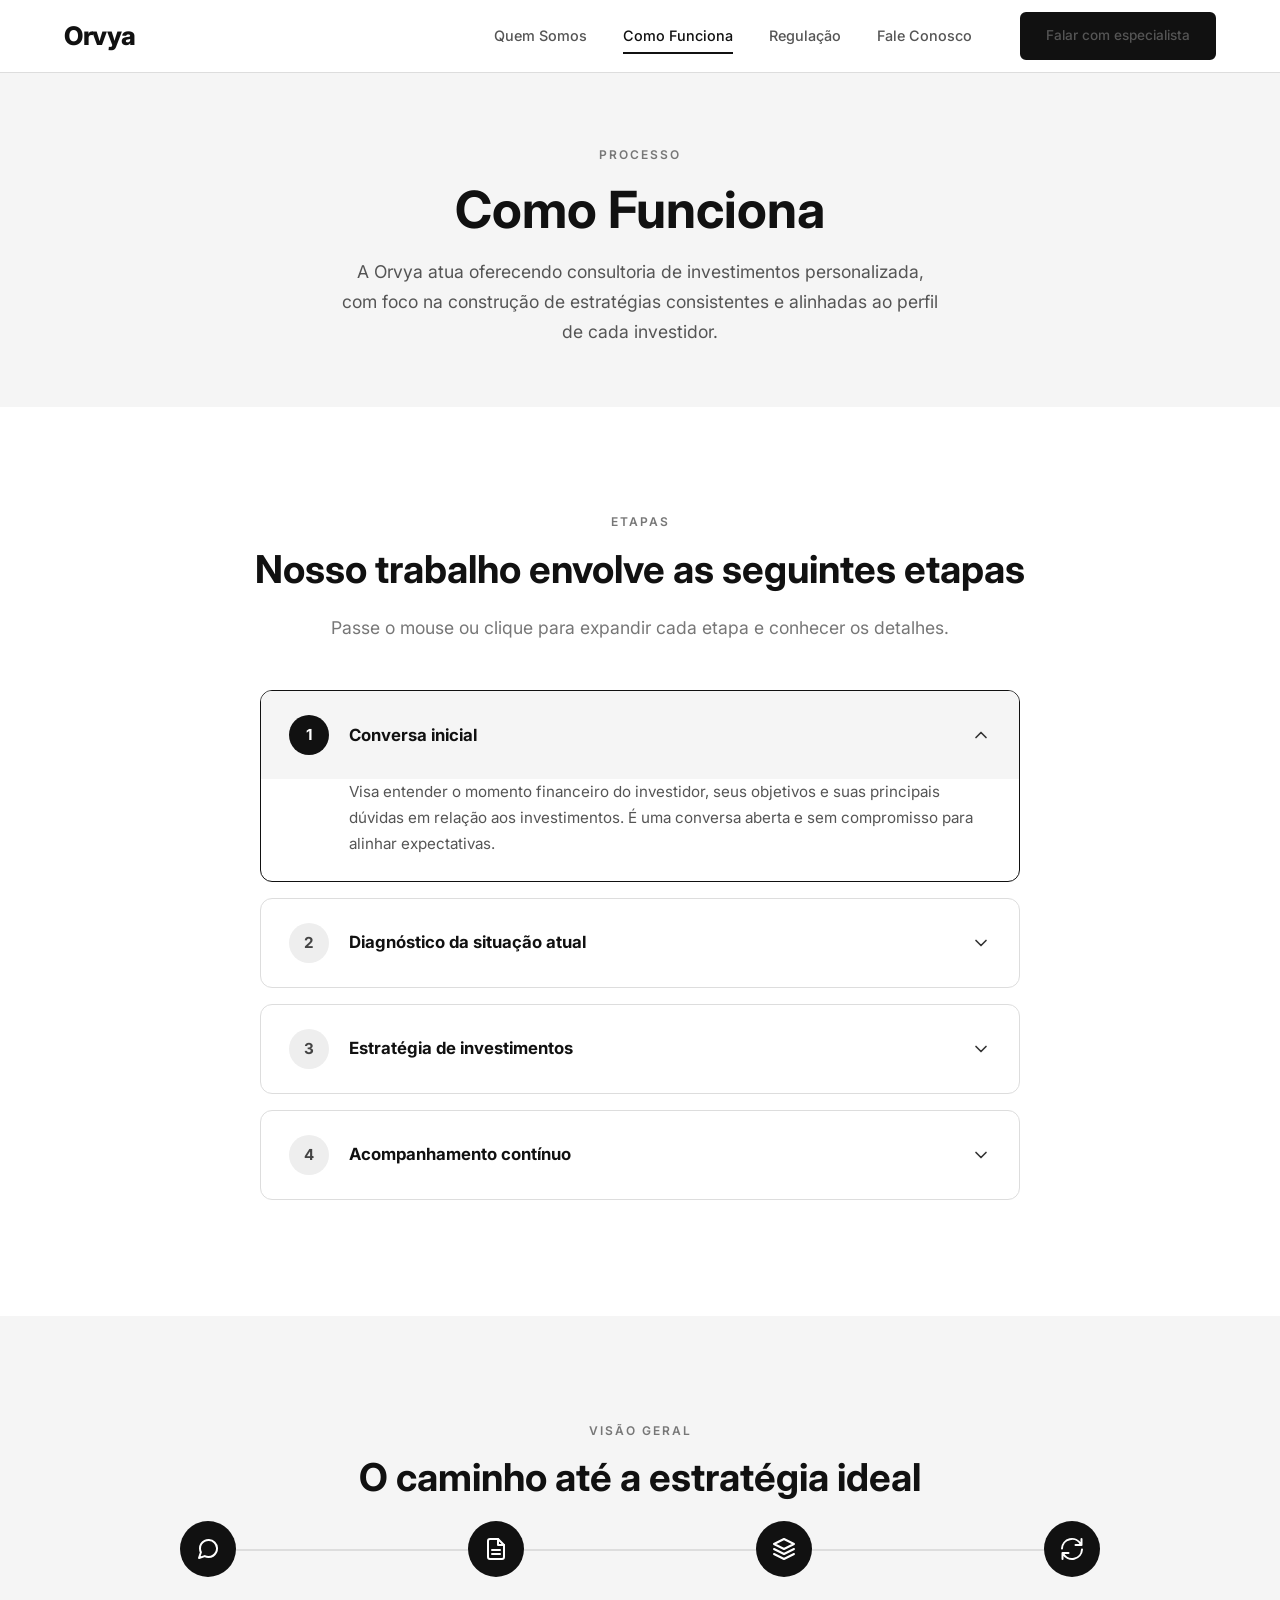
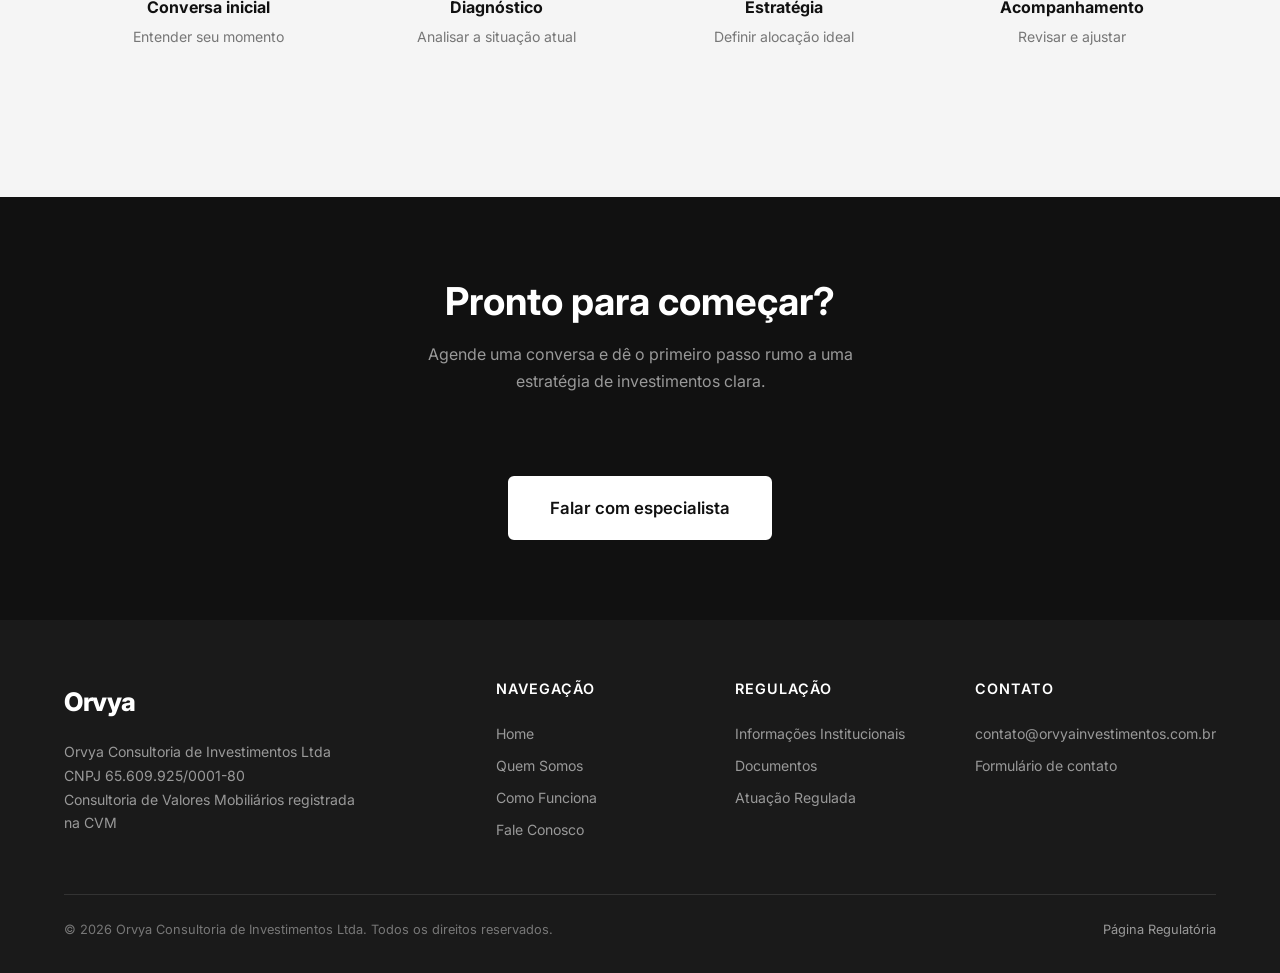
==== como-funciona.html @ 8d918d6d "feat: create Orvya investment consultancy website Complete multi-page website with: - Home: hero, be" ====
<!DOCTYPE html>
<html lang="pt-BR">
<head>
  <meta charset="UTF-8">
  <meta name="viewport" content="width=device-width, initial-scale=1.0">
  <meta name="description" content="Entenda como funciona a consultoria de investimentos da Orvya — do primeiro contato ao acompanhamento contínuo.">
  <title>Como Funciona | Orvya</title>
  <link rel="preconnect" href="https://fonts.googleapis.com">
  <link rel="preconnect" href="https://fonts.gstatic.com" crossorigin>
  <link href="https://fonts.googleapis.com/css2?family=Inter:wght@400;500;600;700;800&display=swap" rel="stylesheet">
  <link rel="stylesheet" href="css/style.css">
</head>
<body>

  <!-- HEADER -->
  <header class="header" id="header">
    <div class="container">
      <a href="index.html" class="logo">Orvya</a>
      <nav class="nav-links" id="navLinks">
        <a href="quem-somos.html">Quem Somos</a>
        <a href="como-funciona.html" class="active">Como Funciona</a>
        <a href="regulacao.html">Regulação</a>
        <a href="fale-conosco.html">Fale Conosco</a>
        <span class="nav-cta">
          <a href="fale-conosco.html" class="btn btn--primary">Falar com especialista</a>
        </span>
      </nav>
      <button class="nav-toggle" id="navToggle" aria-label="Menu">
        <span></span><span></span><span></span>
      </button>
    </div>
  </header>

  <!-- PAGE HEADER -->
  <section class="page-header">
    <div class="container fade-up">
      <span class="section-label">Processo</span>
      <h1>Como Funciona</h1>
      <p>A Orvya atua oferecendo consultoria de investimentos personalizada, com foco na construção de estratégias consistentes e alinhadas ao perfil de cada investidor.</p>
    </div>
  </section>

  <!-- ETAPAS -->
  <section class="section">
    <div class="container">
      <div class="text-center fade-up">
        <span class="section-label">Etapas</span>
        <h2 class="section-title">Nosso trabalho envolve as seguintes etapas</h2>
        <p class="section-subtitle">Passe o mouse ou clique para expandir cada etapa e conhecer os detalhes.</p>
      </div>

      <div class="steps-accordion">
        <div class="step-item active fade-up delay-1">
          <div class="step-header">
            <div class="step-num">1</div>
            <h3>Conversa inicial</h3>
            <svg class="chevron" width="20" height="20" viewBox="0 0 24 24" fill="none" stroke="currentColor" stroke-width="2" stroke-linecap="round" stroke-linejoin="round"><polyline points="6 9 12 15 18 9"/></svg>
          </div>
          <div class="step-body">
            <div class="step-body-inner">
              <p>Visa entender o momento financeiro do investidor, seus objetivos e suas principais dúvidas em relação aos investimentos. É uma conversa aberta e sem compromisso para alinhar expectativas.</p>
            </div>
          </div>
        </div>

        <div class="step-item fade-up delay-2">
          <div class="step-header">
            <div class="step-num">2</div>
            <h3>Diagnóstico da situação atual</h3>
            <svg class="chevron" width="20" height="20" viewBox="0 0 24 24" fill="none" stroke="currentColor" stroke-width="2" stroke-linecap="round" stroke-linejoin="round"><polyline points="6 9 12 15 18 9"/></svg>
          </div>
          <div class="step-body">
            <div class="step-body-inner">
              <p>Realizamos uma análise completa da carteira existente, dos objetivos financeiros e do perfil de risco do investidor. O objetivo é compreender a situação atual do patrimônio e identificar possíveis desalinhamentos.</p>
            </div>
          </div>
        </div>

        <div class="step-item fade-up delay-3">
          <div class="step-header">
            <div class="step-num">3</div>
            <h3>Estratégia de investimentos</h3>
            <svg class="chevron" width="20" height="20" viewBox="0 0 24 24" fill="none" stroke="currentColor" stroke-width="2" stroke-linecap="round" stroke-linejoin="round"><polyline points="6 9 12 15 18 9"/></svg>
          </div>
          <div class="step-body">
            <div class="step-body-inner">
              <p>A partir do diagnóstico, definimos uma estratégia de alocação de ativos adequada ao perfil e aos objetivos do cliente. São apresentadas recomendações personalizadas de investimentos, organizadas dentro de uma estrutura clara de carteira.</p>
            </div>
          </div>
        </div>

        <div class="step-item fade-up delay-4">
          <div class="step-header">
            <div class="step-num">4</div>
            <h3>Acompanhamento contínuo</h3>
            <svg class="chevron" width="20" height="20" viewBox="0 0 24 24" fill="none" stroke="currentColor" stroke-width="2" stroke-linecap="round" stroke-linejoin="round"><polyline points="6 9 12 15 18 9"/></svg>
          </div>
          <div class="step-body">
            <div class="step-body-inner">
              <p>A carteira é revisada periodicamente para avaliar se continua alinhada à estratégia definida. Sempre que necessário, são sugeridos ajustes para manter coerência com os objetivos do investidor e com o contexto econômico.</p>
            </div>
          </div>
        </div>
      </div>
    </div>
  </section>

  <!-- VISUAL PROCESS -->
  <section class="section section--gray">
    <div class="container">
      <div class="text-center fade-up">
        <span class="section-label">Visão geral</span>
        <h2 class="section-title">O caminho até a estratégia ideal</h2>
      </div>
      <div class="process-flow fade-up">
        <div class="process-step">
          <div class="step-number">
            <svg width="24" height="24" viewBox="0 0 24 24" fill="none" stroke="currentColor" stroke-width="2" stroke-linecap="round" stroke-linejoin="round"><path d="M21 11.5a8.38 8.38 0 0 1-.9 3.8 8.5 8.5 0 0 1-7.6 4.7 8.38 8.38 0 0 1-3.8-.9L3 21l1.9-5.7a8.38 8.38 0 0 1-.9-3.8 8.5 8.5 0 0 1 4.7-7.6 8.38 8.38 0 0 1 3.8-.9h.5a8.48 8.48 0 0 1 8 8v.5z"/></svg>
          </div>
          <h3>Conversa inicial</h3>
          <p>Entender seu momento</p>
        </div>
        <div class="process-step">
          <div class="step-number">
            <svg width="24" height="24" viewBox="0 0 24 24" fill="none" stroke="currentColor" stroke-width="2" stroke-linecap="round" stroke-linejoin="round"><path d="M14 2H6a2 2 0 0 0-2 2v16a2 2 0 0 0 2 2h12a2 2 0 0 0 2-2V8z"/><polyline points="14 2 14 8 20 8"/><line x1="16" y1="13" x2="8" y2="13"/><line x1="16" y1="17" x2="8" y2="17"/></svg>
          </div>
          <h3>Diagnóstico</h3>
          <p>Analisar a situação atual</p>
        </div>
        <div class="process-step">
          <div class="step-number">
            <svg width="24" height="24" viewBox="0 0 24 24" fill="none" stroke="currentColor" stroke-width="2" stroke-linecap="round" stroke-linejoin="round"><polygon points="12 2 2 7 12 12 22 7 12 2"/><polyline points="2 17 12 22 22 17"/><polyline points="2 12 12 17 22 12"/></svg>
          </div>
          <h3>Estratégia</h3>
          <p>Definir alocação ideal</p>
        </div>
        <div class="process-step">
          <div class="step-number">
            <svg width="24" height="24" viewBox="0 0 24 24" fill="none" stroke="currentColor" stroke-width="2" stroke-linecap="round" stroke-linejoin="round"><path d="M21.5 2v6h-6M2.5 22v-6h6M2 11.5a10 10 0 0 1 18.8-4.3M22 12.5a10 10 0 0 1-18.8 4.2"/></svg>
          </div>
          <h3>Acompanhamento</h3>
          <p>Revisar e ajustar</p>
        </div>
      </div>
    </div>
  </section>

  <!-- CTA -->
  <section class="cta-section">
    <div class="container">
      <div class="cta-content fade-up">
        <div>
          <h2>Pronto para começar?</h2>
          <p>Agende uma conversa e dê o primeiro passo rumo a uma estratégia de investimentos clara.</p>
        </div>
        <div class="cta-buttons">
          <a href="fale-conosco.html" class="btn btn--white btn--lg">Falar com especialista</a>
        </div>
      </div>
    </div>
  </section>

  <!-- FOOTER -->
  <footer class="footer">
    <div class="container">
      <div class="footer-grid">
        <div class="footer-brand">
          <a href="index.html" class="logo">Orvya</a>
          <p>Orvya Consultoria de Investimentos Ltda<br>CNPJ 65.609.925/0001-80<br>Consultoria de Valores Mobiliários registrada na CVM</p>
        </div>
        <div class="footer-col">
          <h4>Navegação</h4>
          <a href="index.html">Home</a>
          <a href="quem-somos.html">Quem Somos</a>
          <a href="como-funciona.html">Como Funciona</a>
          <a href="fale-conosco.html">Fale Conosco</a>
        </div>
        <div class="footer-col">
          <h4>Regulação</h4>
          <a href="regulacao.html">Informações Institucionais</a>
          <a href="regulacao.html#documentos">Documentos</a>
          <a href="regulacao.html#atuacao">Atuação Regulada</a>
        </div>
        <div class="footer-col">
          <h4>Contato</h4>
          <a href="mailto:contato@orvyainvestimentos.com.br">contato@orvyainvestimentos.com.br</a>
          <a href="fale-conosco.html">Formulário de contato</a>
        </div>
      </div>
      <div class="footer-bottom">
        <p>&copy; 2026 Orvya Consultoria de Investimentos Ltda. Todos os direitos reservados.</p>
        <a href="regulacao.html">Página Regulatória</a>
      </div>
    </div>
  </footer>

  <script src="js/main.js"></script>
</body>
</html>
---- css/style.css ----
/* ========================================
   ORVYA — Global Styles
   Palette: White, Black, Gray
   ======================================== */

/* ---------- Reset & Base ---------- */
*,
*::before,
*::after {
  margin: 0;
  padding: 0;
  box-sizing: border-box;
}

:root {
  --black: #111111;
  --dark: #1a1a1a;
  --gray-900: #222222;
  --gray-800: #333333;
  --gray-700: #444444;
  --gray-600: #555555;
  --gray-500: #777777;
  --gray-400: #999999;
  --gray-300: #bbbbbb;
  --gray-200: #dddddd;
  --gray-100: #eeeeee;
  --gray-50: #f5f5f5;
  --white: #ffffff;
  --accent: #333333;
  --accent-hover: #555555;
  --font-primary: 'Inter', 'Segoe UI', Tahoma, Geneva, Verdana, sans-serif;
  --max-width: 1200px;
  --transition: 0.3s ease;
}

html {
  scroll-behavior: smooth;
  font-size: 16px;
}

body {
  font-family: var(--font-primary);
  color: var(--gray-800);
  background: var(--white);
  line-height: 1.7;
  -webkit-font-smoothing: antialiased;
}

a {
  text-decoration: none;
  color: inherit;
  transition: color var(--transition);
}

ul, ol {
  list-style: none;
}

img {
  max-width: 100%;
  height: auto;
  display: block;
}

/* ---------- Typography ---------- */
h1, h2, h3, h4 {
  font-weight: 700;
  line-height: 1.25;
  color: var(--black);
}

h1 { font-size: clamp(2rem, 4vw, 3.2rem); }
h2 { font-size: clamp(1.6rem, 3vw, 2.4rem); }
h3 { font-size: clamp(1.1rem, 2vw, 1.4rem); }

p {
  font-size: 1rem;
  color: var(--gray-600);
}

/* ---------- Layout Utilities ---------- */
.container {
  max-width: var(--max-width);
  margin: 0 auto;
  padding: 0 24px;
}

.section {
  padding: 100px 0;
}

.section--gray {
  background: var(--gray-50);
}

.section--dark {
  background: var(--dark);
  color: var(--white);
}

.section--dark h2,
.section--dark h3,
.section--dark h4 {
  color: var(--white);
}

.section--dark p {
  color: var(--gray-300);
}

.section-label {
  display: inline-block;
  font-size: 0.75rem;
  font-weight: 600;
  letter-spacing: 2px;
  text-transform: uppercase;
  color: var(--gray-500);
  margin-bottom: 12px;
}

.section--dark .section-label {
  color: var(--gray-400);
}

.section-title {
  margin-bottom: 20px;
}

.section-subtitle {
  font-size: 1.1rem;
  color: var(--gray-500);
  max-width: 680px;
  margin-bottom: 48px;
}

.text-center {
  text-align: center;
}

.text-center .section-subtitle {
  margin-left: auto;
  margin-right: auto;
}

/* ---------- Buttons ---------- */
.btn {
  display: inline-flex;
  align-items: center;
  justify-content: center;
  gap: 8px;
  padding: 14px 32px;
  font-size: 0.95rem;
  font-weight: 600;
  border-radius: 6px;
  border: 2px solid transparent;
  cursor: pointer;
  transition: all var(--transition);
  font-family: var(--font-primary);
}

.btn--primary {
  background: var(--black);
  color: var(--white);
  border-color: var(--black);
}

.btn--primary:hover {
  background: var(--gray-700);
  border-color: var(--gray-700);
}

.btn--outline {
  background: transparent;
  color: var(--black);
  border-color: var(--black);
}

.btn--outline:hover {
  background: var(--black);
  color: var(--white);
}

.btn--white {
  background: var(--white);
  color: var(--black);
  border-color: var(--white);
}

.btn--white:hover {
  background: var(--gray-100);
  border-color: var(--gray-100);
}

.btn--lg {
  padding: 16px 40px;
  font-size: 1.05rem;
}

/* ---------- Header / Navbar ---------- */
.header {
  position: fixed;
  top: 0;
  left: 0;
  right: 0;
  z-index: 1000;
  background: rgba(255, 255, 255, 0.95);
  backdrop-filter: blur(12px);
  border-bottom: 1px solid var(--gray-200);
  transition: all var(--transition);
}

.header.scrolled {
  box-shadow: 0 2px 20px rgba(0, 0, 0, 0.06);
}

.header .container {
  display: flex;
  align-items: center;
  justify-content: space-between;
  height: 72px;
}

.logo {
  font-size: 1.6rem;
  font-weight: 800;
  letter-spacing: -0.5px;
  color: var(--black);
}

.logo span {
  color: var(--gray-500);
}

.nav-links {
  display: flex;
  align-items: center;
  gap: 36px;
}

.nav-links a {
  font-size: 0.9rem;
  font-weight: 500;
  color: var(--gray-600);
  position: relative;
  padding: 4px 0;
}

.nav-links a::after {
  content: '';
  position: absolute;
  bottom: -2px;
  left: 0;
  width: 0;
  height: 2px;
  background: var(--black);
  transition: width var(--transition);
}

.nav-links a:hover,
.nav-links a.active {
  color: var(--black);
}

.nav-links a:hover::after,
.nav-links a.active::after {
  width: 100%;
}

.nav-cta {
  margin-left: 12px;
}

.nav-cta .btn {
  padding: 10px 24px;
  font-size: 0.85rem;
}

/* Mobile Nav Toggle */
.nav-toggle {
  display: none;
  flex-direction: column;
  gap: 5px;
  background: none;
  border: none;
  cursor: pointer;
  padding: 4px;
}

.nav-toggle span {
  display: block;
  width: 24px;
  height: 2px;
  background: var(--black);
  transition: all var(--transition);
}

/* ---------- Hero ---------- */
.hero {
  padding: 160px 0 120px;
  min-height: 90vh;
  display: flex;
  align-items: center;
  background: linear-gradient(180deg, var(--white) 0%, var(--gray-50) 100%);
  position: relative;
  overflow: hidden;
}

.hero::before {
  content: '';
  position: absolute;
  top: -200px;
  right: -200px;
  width: 600px;
  height: 600px;
  border-radius: 50%;
  background: radial-gradient(circle, var(--gray-100) 0%, transparent 70%);
  pointer-events: none;
}

.hero .container {
  display: flex;
  align-items: center;
  gap: 60px;
}

.hero-content {
  flex: 1;
  max-width: 600px;
}

.hero-badge {
  display: inline-block;
  padding: 6px 16px;
  background: var(--gray-100);
  border-radius: 50px;
  font-size: 0.8rem;
  font-weight: 600;
  color: var(--gray-600);
  margin-bottom: 24px;
  letter-spacing: 0.5px;
}

.hero h1 {
  margin-bottom: 24px;
}

.hero p {
  font-size: 1.15rem;
  line-height: 1.8;
  margin-bottom: 36px;
  color: var(--gray-500);
}

.hero-buttons {
  display: flex;
  gap: 16px;
  flex-wrap: wrap;
}

.hero-visual {
  flex: 1;
  display: flex;
  justify-content: center;
  align-items: center;
}

.hero-illustration {
  width: 100%;
  max-width: 480px;
  aspect-ratio: 1;
  background: var(--gray-100);
  border-radius: 24px;
  display: flex;
  align-items: center;
  justify-content: center;
  position: relative;
  overflow: hidden;
}

.hero-illustration img {
  width: 85%;
  opacity: 0.9;
}

/* ---------- Benefits / Cards ---------- */
.benefits-grid {
  display: grid;
  grid-template-columns: repeat(auto-fit, minmax(320px, 1fr));
  gap: 24px;
}

.benefit-card {
  background: var(--white);
  border: 1px solid var(--gray-200);
  border-radius: 12px;
  padding: 36px 32px;
  transition: all var(--transition);
  position: relative;
  overflow: hidden;
}

.benefit-card::before {
  content: '';
  position: absolute;
  top: 0;
  left: 0;
  width: 4px;
  height: 0;
  background: var(--black);
  transition: height var(--transition);
}

.benefit-card:hover {
  border-color: var(--gray-300);
  transform: translateY(-4px);
  box-shadow: 0 12px 40px rgba(0, 0, 0, 0.06);
}

.benefit-card:hover::before {
  height: 100%;
}

.benefit-card .icon {
  width: 48px;
  height: 48px;
  background: var(--gray-50);
  border-radius: 10px;
  display: flex;
  align-items: center;
  justify-content: center;
  margin-bottom: 20px;
}

.benefit-card .icon svg {
  width: 24px;
  height: 24px;
  stroke: var(--black);
}

.benefit-card h3 {
  margin-bottom: 12px;
  font-size: 1.1rem;
}

.benefit-card p {
  font-size: 0.92rem;
  line-height: 1.65;
}

.section--gray .benefit-card {
  background: var(--white);
}

/* ---------- Process / Steps ---------- */
.process-flow {
  display: flex;
  align-items: flex-start;
  gap: 0;
  position: relative;
  margin-bottom: 48px;
}

.process-step {
  flex: 1;
  text-align: center;
  padding: 0 20px;
  position: relative;
}

.process-step .step-number {
  width: 56px;
  height: 56px;
  border-radius: 50%;
  background: var(--black);
  color: var(--white);
  display: flex;
  align-items: center;
  justify-content: center;
  font-size: 1.1rem;
  font-weight: 700;
  margin: 0 auto 20px;
  position: relative;
  z-index: 2;
}

.process-step h3 {
  font-size: 1rem;
  margin-bottom: 8px;
}

.process-step p {
  font-size: 0.88rem;
  color: var(--gray-500);
}

.process-step:not(:last-child)::after {
  content: '';
  position: absolute;
  top: 28px;
  left: calc(50% + 28px);
  width: calc(100% - 56px);
  height: 2px;
  background: var(--gray-200);
  z-index: 1;
}

/* ---------- Audience ---------- */
.audience-grid {
  display: grid;
  grid-template-columns: 1fr 1fr;
  gap: 60px;
  align-items: center;
}

.audience-list {
  display: flex;
  flex-direction: column;
  gap: 20px;
}

.audience-item {
  display: flex;
  gap: 16px;
  align-items: flex-start;
}

.audience-item .check {
  flex-shrink: 0;
  width: 28px;
  height: 28px;
  background: var(--gray-100);
  border-radius: 50%;
  display: flex;
  align-items: center;
  justify-content: center;
  margin-top: 2px;
}

.audience-item .check svg {
  width: 14px;
  height: 14px;
  stroke: var(--black);
  stroke-width: 3;
}

.audience-item p {
  font-size: 1rem;
  color: var(--gray-700);
}

.audience-image {
  border-radius: 16px;
  overflow: hidden;
  background: var(--gray-100);
  aspect-ratio: 4/3;
  display: flex;
  align-items: center;
  justify-content: center;
}

.audience-image img {
  width: 100%;
  height: 100%;
  object-fit: cover;
}

.audience-note {
  margin-top: 32px;
  padding: 24px;
  background: var(--gray-50);
  border-radius: 10px;
  border-left: 4px solid var(--black);
}

.audience-note p {
  font-size: 0.95rem;
  color: var(--gray-700);
  font-style: italic;
}

/* ---------- Transparency / Numbers ---------- */
.transparency-grid {
  display: grid;
  grid-template-columns: repeat(4, 1fr);
  gap: 24px;
}

.transparency-card {
  background: var(--gray-900);
  border: 1px solid var(--gray-700);
  border-radius: 12px;
  padding: 36px 28px;
  text-align: center;
  transition: all var(--transition);
}

.transparency-card:hover {
  border-color: var(--gray-500);
  transform: translateY(-4px);
}

.transparency-card .number {
  font-size: 2.4rem;
  font-weight: 800;
  color: var(--white);
  margin-bottom: 16px;
  line-height: 1;
}

.transparency-card h3 {
  font-size: 1rem;
  color: var(--white);
  margin-bottom: 10px;
}

.transparency-card p {
  font-size: 0.85rem;
  color: var(--gray-400);
  line-height: 1.6;
}

/* ---------- CTA Section ---------- */
.cta-section {
  padding: 80px 0;
  background: var(--black);
  text-align: center;
}

.cta-section h2 {
  color: var(--white);
  margin-bottom: 16px;
}

.cta-section p {
  color: var(--gray-400);
  margin-bottom: 40px;
  max-width: 500px;
  margin-left: auto;
  margin-right: auto;
}

.cta-content {
  display: flex;
  flex-direction: column;
  align-items: center;
  gap: 40px;
}

.cta-buttons {
  display: flex;
  gap: 16px;
  flex-wrap: wrap;
  justify-content: center;
}

/* ---------- Form ---------- */
.form-card {
  background: var(--white);
  border-radius: 16px;
  padding: 40px;
  width: 100%;
  max-width: 480px;
  text-align: left;
}

.form-card h3 {
  margin-bottom: 24px;
  font-size: 1.2rem;
}

.form-group {
  margin-bottom: 18px;
}

.form-group label {
  display: block;
  font-size: 0.85rem;
  font-weight: 600;
  color: var(--gray-700);
  margin-bottom: 6px;
}

.form-group input,
.form-group textarea {
  width: 100%;
  padding: 12px 16px;
  border: 1px solid var(--gray-200);
  border-radius: 8px;
  font-size: 0.95rem;
  font-family: var(--font-primary);
  color: var(--gray-800);
  transition: border-color var(--transition);
  background: var(--gray-50);
}

.form-group input:focus,
.form-group textarea:focus {
  outline: none;
  border-color: var(--black);
  background: var(--white);
}

.form-group textarea {
  resize: vertical;
  min-height: 100px;
}

.form-card .btn {
  width: 100%;
  margin-top: 8px;
}

/* ---------- Footer ---------- */
.footer {
  background: var(--dark);
  color: var(--gray-400);
  padding: 60px 0 32px;
}

.footer-grid {
  display: grid;
  grid-template-columns: 2fr 1fr 1fr 1fr;
  gap: 48px;
  margin-bottom: 48px;
}

.footer-brand .logo {
  color: var(--white);
  margin-bottom: 16px;
  display: inline-block;
}

.footer-brand p {
  font-size: 0.88rem;
  color: var(--gray-400);
  line-height: 1.7;
  max-width: 300px;
}

.footer-col h4 {
  color: var(--white);
  font-size: 0.9rem;
  font-weight: 600;
  margin-bottom: 20px;
  text-transform: uppercase;
  letter-spacing: 1px;
}

.footer-col a {
  display: block;
  font-size: 0.88rem;
  color: var(--gray-400);
  padding: 4px 0;
  transition: color var(--transition);
}

.footer-col a:hover {
  color: var(--white);
}

.footer-bottom {
  border-top: 1px solid var(--gray-800);
  padding-top: 24px;
  display: flex;
  justify-content: space-between;
  align-items: center;
  flex-wrap: wrap;
  gap: 16px;
}

.footer-bottom p {
  font-size: 0.8rem;
  color: var(--gray-500);
}

.footer-bottom a {
  color: var(--gray-400);
  font-size: 0.8rem;
}

.footer-bottom a:hover {
  color: var(--white);
}

/* ---------- Page Header (internal pages) ---------- */
.page-header {
  padding: 140px 0 60px;
  background: var(--gray-50);
  text-align: center;
}

.page-header h1 {
  margin-bottom: 16px;
}

.page-header p {
  font-size: 1.1rem;
  max-width: 600px;
  margin: 0 auto;
}

/* ---------- About / Values ---------- */
.values-grid {
  display: grid;
  grid-template-columns: repeat(4, 1fr);
  gap: 24px;
}

.value-card {
  text-align: center;
  padding: 36px 24px;
  background: var(--white);
  border: 1px solid var(--gray-200);
  border-radius: 12px;
  transition: all var(--transition);
}

.value-card:hover {
  transform: translateY(-4px);
  box-shadow: 0 12px 40px rgba(0, 0, 0, 0.06);
}

.value-letter {
  width: 56px;
  height: 56px;
  background: var(--black);
  color: var(--white);
  border-radius: 12px;
  display: flex;
  align-items: center;
  justify-content: center;
  font-size: 1.5rem;
  font-weight: 800;
  margin: 0 auto 20px;
}

.value-card h3 {
  margin-bottom: 10px;
  font-size: 1.05rem;
}

.value-card p {
  font-size: 0.88rem;
}

/* ---------- Principles ---------- */
.principles-grid {
  display: grid;
  grid-template-columns: repeat(auto-fit, minmax(300px, 1fr));
  gap: 24px;
}

.principle-card {
  padding: 36px 32px;
  background: var(--gray-50);
  border-radius: 12px;
  border-left: 4px solid var(--black);
  transition: all var(--transition);
}

.principle-card:hover {
  background: var(--white);
  box-shadow: 0 8px 30px rgba(0, 0, 0, 0.05);
}

.principle-card h3 {
  margin-bottom: 12px;
  font-size: 1.05rem;
}

.principle-card p {
  font-size: 0.92rem;
}

/* ---------- Team ---------- */
.team-grid {
  display: grid;
  grid-template-columns: repeat(auto-fit, minmax(260px, 1fr));
  gap: 36px;
  max-width: 600px;
  margin: 0 auto;
}

.team-card {
  text-align: center;
}

.team-avatar {
  width: 160px;
  height: 160px;
  border-radius: 50%;
  background: var(--gray-200);
  margin: 0 auto 20px;
  overflow: hidden;
  display: flex;
  align-items: center;
  justify-content: center;
}

.team-avatar img {
  width: 100%;
  height: 100%;
  object-fit: cover;
}

.team-avatar svg {
  width: 64px;
  height: 64px;
  stroke: var(--gray-400);
}

.team-card h3 {
  font-size: 1.1rem;
  margin-bottom: 4px;
}

.team-card p {
  font-size: 0.88rem;
  color: var(--gray-500);
}

/* ---------- How it Works / Accordion ---------- */
.steps-accordion {
  max-width: 760px;
  margin: 0 auto;
}

.step-item {
  border: 1px solid var(--gray-200);
  border-radius: 12px;
  margin-bottom: 16px;
  overflow: hidden;
  transition: all var(--transition);
}

.step-item.active {
  border-color: var(--black);
}

.step-header {
  display: flex;
  align-items: center;
  gap: 20px;
  padding: 24px 28px;
  cursor: pointer;
  transition: background var(--transition);
}

.step-header:hover {
  background: var(--gray-50);
}

.step-item.active .step-header {
  background: var(--gray-50);
}

.step-header .step-num {
  flex-shrink: 0;
  width: 40px;
  height: 40px;
  background: var(--gray-100);
  border-radius: 50%;
  display: flex;
  align-items: center;
  justify-content: center;
  font-weight: 700;
  font-size: 0.95rem;
  color: var(--gray-700);
  transition: all var(--transition);
}

.step-item.active .step-num {
  background: var(--black);
  color: var(--white);
}

.step-header h3 {
  flex: 1;
  font-size: 1.05rem;
}

.step-header .chevron {
  transition: transform var(--transition);
}

.step-item.active .step-header .chevron {
  transform: rotate(180deg);
}

.step-body {
  max-height: 0;
  overflow: hidden;
  transition: max-height 0.4s ease;
}

.step-body-inner {
  padding: 0 28px 24px;
  padding-left: 88px;
}

.step-body p {
  font-size: 0.95rem;
  line-height: 1.7;
}

/* ---------- Regulation ---------- */
.regulation-info {
  display: grid;
  grid-template-columns: 1fr 1fr;
  gap: 48px;
  margin-bottom: 60px;
}

.regulation-block {
  padding: 36px;
  background: var(--gray-50);
  border-radius: 12px;
}

.regulation-block h3 {
  margin-bottom: 16px;
}

.regulation-block p {
  font-size: 0.95rem;
  margin-bottom: 8px;
}

.regulation-block a {
  color: var(--black);
  font-weight: 600;
  text-decoration: underline;
}

.regulation-block a:hover {
  color: var(--gray-600);
}

.docs-list {
  margin-top: 20px;
}

.docs-list a {
  display: flex;
  align-items: center;
  gap: 12px;
  padding: 14px 20px;
  background: var(--white);
  border: 1px solid var(--gray-200);
  border-radius: 8px;
  margin-bottom: 10px;
  font-size: 0.95rem;
  font-weight: 500;
  transition: all var(--transition);
}

.docs-list a:hover {
  border-color: var(--black);
  background: var(--gray-50);
}

.docs-list a svg {
  width: 20px;
  height: 20px;
  stroke: var(--gray-500);
}

.not-list {
  margin-top: 16px;
}

.not-list li {
  display: flex;
  align-items: center;
  gap: 10px;
  padding: 8px 0;
  font-size: 0.95rem;
  color: var(--gray-600);
}

.not-list li svg {
  width: 18px;
  height: 18px;
  stroke: var(--gray-400);
  flex-shrink: 0;
}

/* ---------- Contact ---------- */
.contact-grid {
  display: grid;
  grid-template-columns: 1fr 1fr;
  gap: 60px;
  align-items: start;
}

.contact-info {
  padding-top: 20px;
}

.contact-info h2 {
  margin-bottom: 20px;
}

.contact-info > p {
  margin-bottom: 36px;
}

.contact-channels {
  display: flex;
  flex-direction: column;
  gap: 20px;
  margin-bottom: 36px;
}

.contact-channel {
  display: flex;
  align-items: center;
  gap: 16px;
}

.contact-channel .icon-circle {
  width: 48px;
  height: 48px;
  border-radius: 50%;
  background: var(--gray-100);
  display: flex;
  align-items: center;
  justify-content: center;
  flex-shrink: 0;
}

.contact-channel .icon-circle svg {
  width: 22px;
  height: 22px;
  stroke: var(--black);
}

.contact-channel div h4 {
  font-size: 0.9rem;
  margin-bottom: 2px;
}

.contact-channel div p {
  font-size: 0.88rem;
}

/* Lead Magnet */
.lead-magnet {
  padding: 36px;
  background: var(--gray-50);
  border-radius: 12px;
  border: 1px solid var(--gray-200);
  margin-top: 40px;
}

.lead-magnet h3 {
  margin-bottom: 8px;
}

.lead-magnet > p {
  margin-bottom: 20px;
  font-size: 0.92rem;
}

.lead-magnet .form-group {
  margin-bottom: 12px;
}

/* ---------- Animations ---------- */
.fade-up {
  opacity: 0;
  transform: translateY(30px);
  transition: opacity 0.6s ease, transform 0.6s ease;
}

.fade-up.visible {
  opacity: 1;
  transform: translateY(0);
}

.fade-up.delay-1 { transition-delay: 0.1s; }
.fade-up.delay-2 { transition-delay: 0.2s; }
.fade-up.delay-3 { transition-delay: 0.3s; }
.fade-up.delay-4 { transition-delay: 0.4s; }
.fade-up.delay-5 { transition-delay: 0.5s; }

/* ---------- Responsive ---------- */
@media (max-width: 1024px) {
  .hero .container {
    flex-direction: column;
    text-align: center;
  }

  .hero-buttons {
    justify-content: center;
  }

  .hero-visual {
    width: 100%;
    max-width: 400px;
  }

  .transparency-grid {
    grid-template-columns: repeat(2, 1fr);
  }

  .values-grid {
    grid-template-columns: repeat(2, 1fr);
  }

  .footer-grid {
    grid-template-columns: 1fr 1fr;
  }

  .audience-grid {
    grid-template-columns: 1fr;
  }

  .audience-image {
    order: -1;
    max-height: 300px;
  }

  .regulation-info {
    grid-template-columns: 1fr;
  }

  .contact-grid {
    grid-template-columns: 1fr;
  }
}

@media (max-width: 768px) {
  .nav-links {
    position: fixed;
    top: 72px;
    left: 0;
    right: 0;
    background: var(--white);
    flex-direction: column;
    padding: 24px;
    gap: 16px;
    border-bottom: 1px solid var(--gray-200);
    transform: translateY(-120%);
    transition: transform var(--transition);
    box-shadow: 0 8px 30px rgba(0, 0, 0, 0.08);
  }

  .nav-links.open {
    transform: translateY(0);
  }

  .nav-toggle {
    display: flex;
  }

  .hero {
    padding: 120px 0 80px;
    min-height: auto;
  }

  .section {
    padding: 70px 0;
  }

  .process-flow {
    flex-direction: column;
    gap: 24px;
  }

  .process-step:not(:last-child)::after {
    display: none;
  }

  .transparency-grid {
    grid-template-columns: 1fr;
  }

  .values-grid {
    grid-template-columns: 1fr;
  }

  .footer-grid {
    grid-template-columns: 1fr;
    gap: 32px;
  }

  .footer-bottom {
    flex-direction: column;
    text-align: center;
  }

  .benefits-grid {
    grid-template-columns: 1fr;
  }

  .form-card {
    padding: 28px;
  }
}
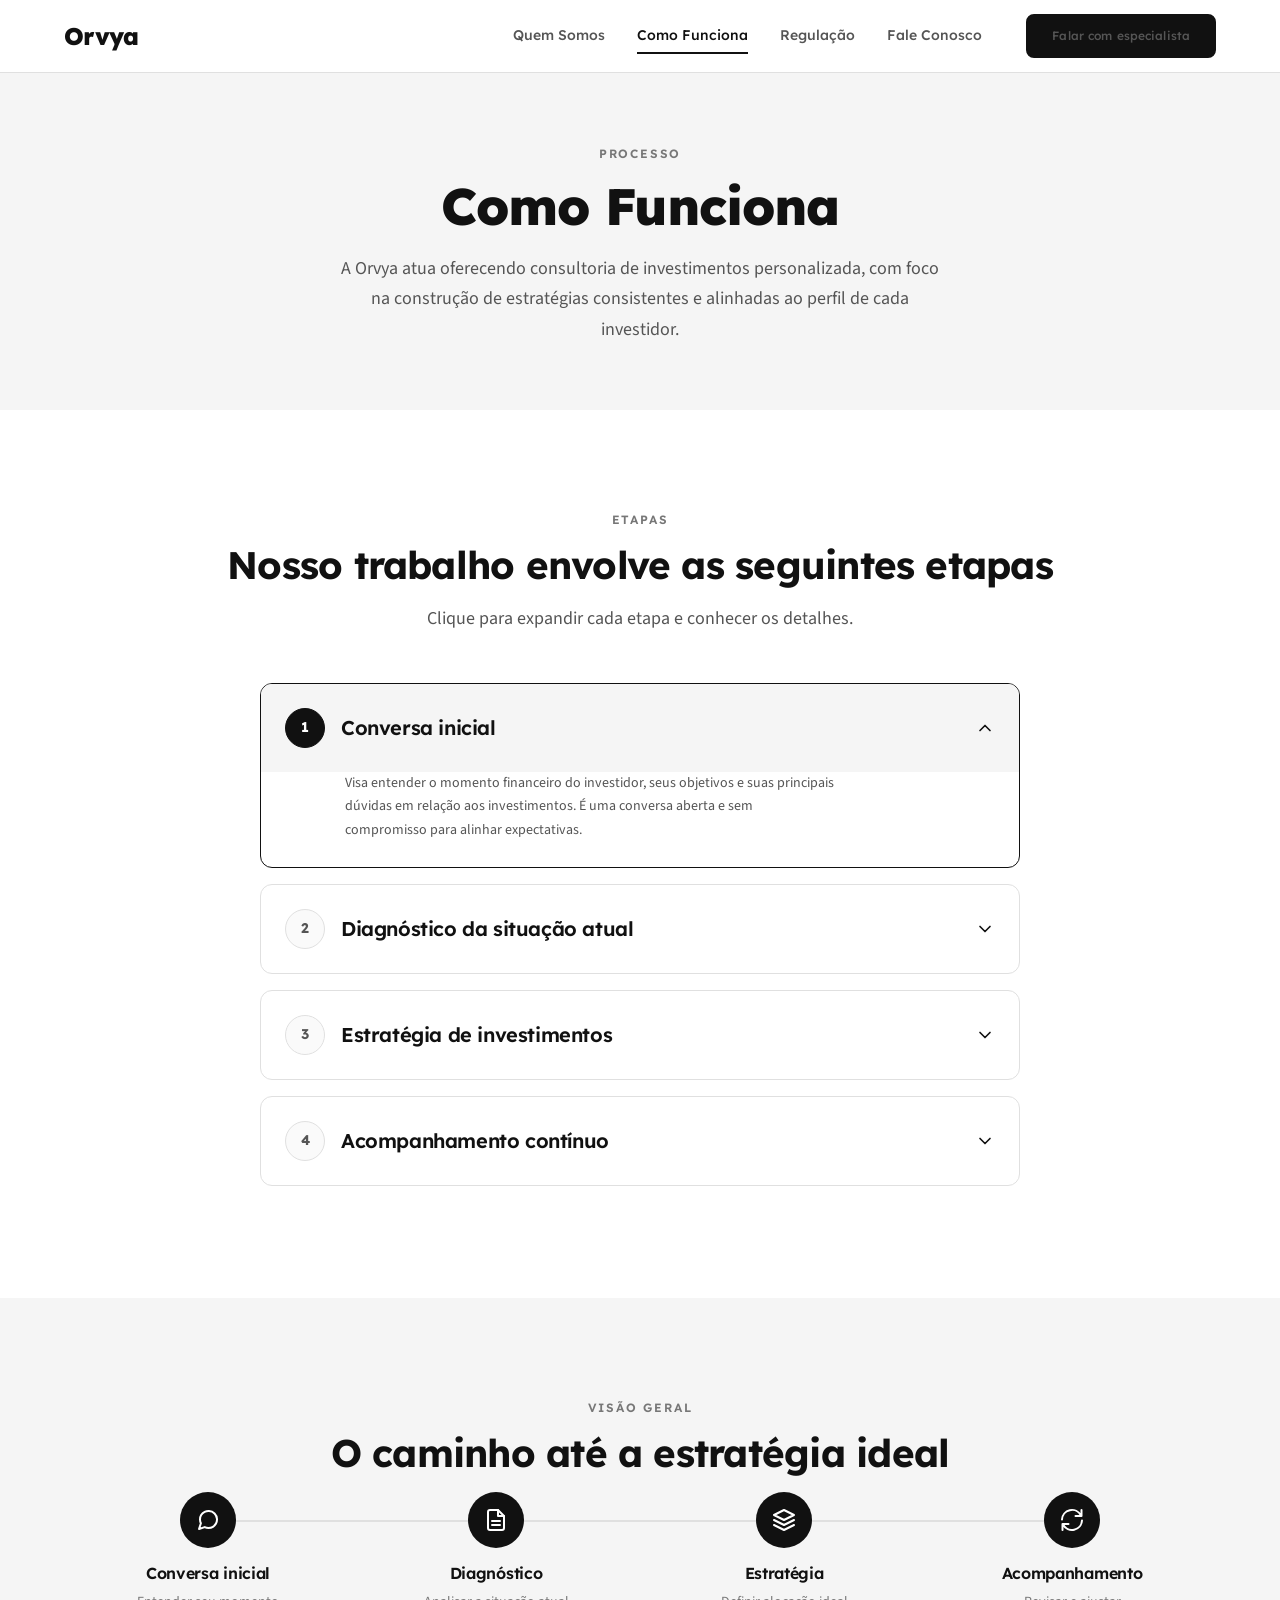
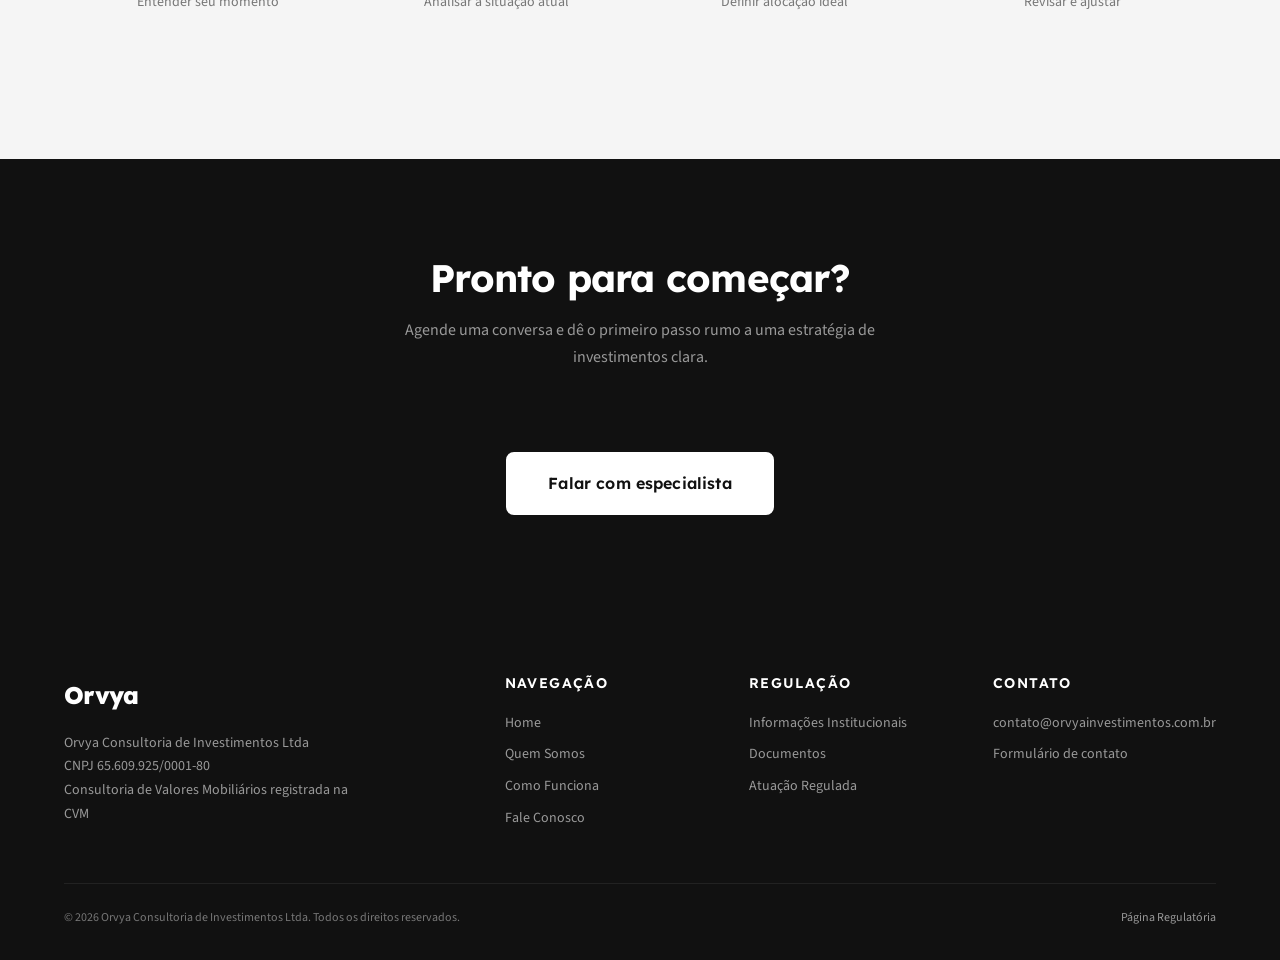
==== commit 82db814f: "refactor: apply UI/UX Pro Max skill guidelines to entire website Design System applied (Trust & Auth" ====
--- a/como-funciona.html
+++ b/como-funciona.html
@@ -7,165 +7,171 @@
   <title>Como Funciona | Orvya</title>
   <link rel="preconnect" href="https://fonts.googleapis.com">
   <link rel="preconnect" href="https://fonts.gstatic.com" crossorigin>
-  <link href="https://fonts.googleapis.com/css2?family=Inter:wght@400;500;600;700;800&display=swap" rel="stylesheet">
+  <link href="https://fonts.googleapis.com/css2?family=Lexend:wght@400;500;600;700;800&family=Source+Sans+3:wght@300;400;500;600;700&display=swap" rel="stylesheet">
   <link rel="stylesheet" href="css/style.css">
 </head>
 <body>
 
+  <a href="#main-content" class="skip-link">Pular para o conteúdo principal</a>
+
   <!-- HEADER -->
-  <header class="header" id="header">
+  <header class="header" id="header" role="banner">
     <div class="container">
-      <a href="index.html" class="logo">Orvya</a>
-      <nav class="nav-links" id="navLinks">
+      <a href="index.html" class="logo" aria-label="Orvya — página inicial">Orvya</a>
+      <nav class="nav-links" id="navLinks" role="navigation" aria-label="Navegação principal">
         <a href="quem-somos.html">Quem Somos</a>
-        <a href="como-funciona.html" class="active">Como Funciona</a>
+        <a href="como-funciona.html" class="active" aria-current="page">Como Funciona</a>
         <a href="regulacao.html">Regulação</a>
         <a href="fale-conosco.html">Fale Conosco</a>
         <span class="nav-cta">
           <a href="fale-conosco.html" class="btn btn--primary">Falar com especialista</a>
         </span>
       </nav>
-      <button class="nav-toggle" id="navToggle" aria-label="Menu">
+      <button class="nav-toggle" id="navToggle" aria-label="Abrir menu de navegação" aria-expanded="false" aria-controls="navLinks">
         <span></span><span></span><span></span>
       </button>
     </div>
   </header>
 
-  <!-- PAGE HEADER -->
-  <section class="page-header">
-    <div class="container fade-up">
-      <span class="section-label">Processo</span>
-      <h1>Como Funciona</h1>
-      <p>A Orvya atua oferecendo consultoria de investimentos personalizada, com foco na construção de estratégias consistentes e alinhadas ao perfil de cada investidor.</p>
-    </div>
-  </section>
-
-  <!-- ETAPAS -->
-  <section class="section">
-    <div class="container">
-      <div class="text-center fade-up">
-        <span class="section-label">Etapas</span>
-        <h2 class="section-title">Nosso trabalho envolve as seguintes etapas</h2>
-        <p class="section-subtitle">Passe o mouse ou clique para expandir cada etapa e conhecer os detalhes.</p>
-      </div>
-
-      <div class="steps-accordion">
-        <div class="step-item active fade-up delay-1">
-          <div class="step-header">
-            <div class="step-num">1</div>
+  <main id="main-content">
+
+    <!-- PAGE HEADER -->
+    <section class="page-header" aria-labelledby="page-title">
+      <div class="container fade-up">
+        <span class="section-label">Processo</span>
+        <h1 id="page-title">Como Funciona</h1>
+        <p>A Orvya atua oferecendo consultoria de investimentos personalizada, com foco na construção de estratégias consistentes e alinhadas ao perfil de cada investidor.</p>
+      </div>
+    </section>
+
+    <!-- ETAPAS -->
+    <section class="section" aria-labelledby="steps-title">
+      <div class="container">
+        <div class="text-center fade-up">
+          <span class="section-label">Etapas</span>
+          <h2 class="section-title" id="steps-title">Nosso trabalho envolve as seguintes etapas</h2>
+          <p class="section-subtitle">Clique para expandir cada etapa e conhecer os detalhes.</p>
+        </div>
+
+        <div class="steps-accordion" role="list">
+          <div class="step-item active fade-up delay-1" role="listitem">
+            <div class="step-header" role="button" tabindex="0" aria-expanded="true" aria-controls="step-body-1">
+              <div class="step-num" aria-hidden="true">1</div>
+              <h3>Conversa inicial</h3>
+              <svg class="chevron" width="20" height="20" viewBox="0 0 24 24" fill="none" stroke="currentColor" stroke-width="2" stroke-linecap="round" stroke-linejoin="round" aria-hidden="true"><polyline points="6 9 12 15 18 9"/></svg>
+            </div>
+            <div class="step-body" id="step-body-1" role="region">
+              <div class="step-body-inner">
+                <p>Visa entender o momento financeiro do investidor, seus objetivos e suas principais dúvidas em relação aos investimentos. É uma conversa aberta e sem compromisso para alinhar expectativas.</p>
+              </div>
+            </div>
+          </div>
+
+          <div class="step-item fade-up delay-2" role="listitem">
+            <div class="step-header" role="button" tabindex="0" aria-expanded="false" aria-controls="step-body-2">
+              <div class="step-num" aria-hidden="true">2</div>
+              <h3>Diagnóstico da situação atual</h3>
+              <svg class="chevron" width="20" height="20" viewBox="0 0 24 24" fill="none" stroke="currentColor" stroke-width="2" stroke-linecap="round" stroke-linejoin="round" aria-hidden="true"><polyline points="6 9 12 15 18 9"/></svg>
+            </div>
+            <div class="step-body" id="step-body-2" role="region">
+              <div class="step-body-inner">
+                <p>Realizamos uma análise completa da carteira existente, dos objetivos financeiros e do perfil de risco do investidor. O objetivo é compreender a situação atual do patrimônio e identificar possíveis desalinhamentos.</p>
+              </div>
+            </div>
+          </div>
+
+          <div class="step-item fade-up delay-3" role="listitem">
+            <div class="step-header" role="button" tabindex="0" aria-expanded="false" aria-controls="step-body-3">
+              <div class="step-num" aria-hidden="true">3</div>
+              <h3>Estratégia de investimentos</h3>
+              <svg class="chevron" width="20" height="20" viewBox="0 0 24 24" fill="none" stroke="currentColor" stroke-width="2" stroke-linecap="round" stroke-linejoin="round" aria-hidden="true"><polyline points="6 9 12 15 18 9"/></svg>
+            </div>
+            <div class="step-body" id="step-body-3" role="region">
+              <div class="step-body-inner">
+                <p>A partir do diagnóstico, definimos uma estratégia de alocação de ativos adequada ao perfil e aos objetivos do cliente. São apresentadas recomendações personalizadas de investimentos, organizadas dentro de uma estrutura clara de carteira.</p>
+              </div>
+            </div>
+          </div>
+
+          <div class="step-item fade-up delay-4" role="listitem">
+            <div class="step-header" role="button" tabindex="0" aria-expanded="false" aria-controls="step-body-4">
+              <div class="step-num" aria-hidden="true">4</div>
+              <h3>Acompanhamento contínuo</h3>
+              <svg class="chevron" width="20" height="20" viewBox="0 0 24 24" fill="none" stroke="currentColor" stroke-width="2" stroke-linecap="round" stroke-linejoin="round" aria-hidden="true"><polyline points="6 9 12 15 18 9"/></svg>
+            </div>
+            <div class="step-body" id="step-body-4" role="region">
+              <div class="step-body-inner">
+                <p>A carteira é revisada periodicamente para avaliar se continua alinhada à estratégia definida. Sempre que necessário, são sugeridos ajustes para manter coerência com os objetivos do investidor e com o contexto econômico.</p>
+              </div>
+            </div>
+          </div>
+        </div>
+      </div>
+    </section>
+
+    <!-- VISUAL PROCESS -->
+    <section class="section section--alt" aria-labelledby="overview-title">
+      <div class="container">
+        <div class="text-center fade-up">
+          <span class="section-label">Visão geral</span>
+          <h2 class="section-title" id="overview-title">O caminho até a estratégia ideal</h2>
+        </div>
+        <div class="process-flow fade-up" role="list" aria-label="Visão geral do processo">
+          <div class="process-step" role="listitem">
+            <div class="step-number" aria-hidden="true">
+              <svg width="24" height="24" viewBox="0 0 24 24" fill="none" stroke="currentColor" stroke-width="2" stroke-linecap="round" stroke-linejoin="round"><path d="M21 11.5a8.38 8.38 0 0 1-.9 3.8 8.5 8.5 0 0 1-7.6 4.7 8.38 8.38 0 0 1-3.8-.9L3 21l1.9-5.7a8.38 8.38 0 0 1-.9-3.8 8.5 8.5 0 0 1 4.7-7.6 8.38 8.38 0 0 1 3.8-.9h.5a8.48 8.48 0 0 1 8 8v.5z"/></svg>
+            </div>
             <h3>Conversa inicial</h3>
-            <svg class="chevron" width="20" height="20" viewBox="0 0 24 24" fill="none" stroke="currentColor" stroke-width="2" stroke-linecap="round" stroke-linejoin="round"><polyline points="6 9 12 15 18 9"/></svg>
-          </div>
-          <div class="step-body">
-            <div class="step-body-inner">
-              <p>Visa entender o momento financeiro do investidor, seus objetivos e suas principais dúvidas em relação aos investimentos. É uma conversa aberta e sem compromisso para alinhar expectativas.</p>
-            </div>
-          </div>
-        </div>
-
-        <div class="step-item fade-up delay-2">
-          <div class="step-header">
-            <div class="step-num">2</div>
-            <h3>Diagnóstico da situação atual</h3>
-            <svg class="chevron" width="20" height="20" viewBox="0 0 24 24" fill="none" stroke="currentColor" stroke-width="2" stroke-linecap="round" stroke-linejoin="round"><polyline points="6 9 12 15 18 9"/></svg>
-          </div>
-          <div class="step-body">
-            <div class="step-body-inner">
-              <p>Realizamos uma análise completa da carteira existente, dos objetivos financeiros e do perfil de risco do investidor. O objetivo é compreender a situação atual do patrimônio e identificar possíveis desalinhamentos.</p>
-            </div>
-          </div>
-        </div>
-
-        <div class="step-item fade-up delay-3">
-          <div class="step-header">
-            <div class="step-num">3</div>
-            <h3>Estratégia de investimentos</h3>
-            <svg class="chevron" width="20" height="20" viewBox="0 0 24 24" fill="none" stroke="currentColor" stroke-width="2" stroke-linecap="round" stroke-linejoin="round"><polyline points="6 9 12 15 18 9"/></svg>
-          </div>
-          <div class="step-body">
-            <div class="step-body-inner">
-              <p>A partir do diagnóstico, definimos uma estratégia de alocação de ativos adequada ao perfil e aos objetivos do cliente. São apresentadas recomendações personalizadas de investimentos, organizadas dentro de uma estrutura clara de carteira.</p>
-            </div>
-          </div>
-        </div>
-
-        <div class="step-item fade-up delay-4">
-          <div class="step-header">
-            <div class="step-num">4</div>
-            <h3>Acompanhamento contínuo</h3>
-            <svg class="chevron" width="20" height="20" viewBox="0 0 24 24" fill="none" stroke="currentColor" stroke-width="2" stroke-linecap="round" stroke-linejoin="round"><polyline points="6 9 12 15 18 9"/></svg>
-          </div>
-          <div class="step-body">
-            <div class="step-body-inner">
-              <p>A carteira é revisada periodicamente para avaliar se continua alinhada à estratégia definida. Sempre que necessário, são sugeridos ajustes para manter coerência com os objetivos do investidor e com o contexto econômico.</p>
-            </div>
-          </div>
-        </div>
-      </div>
-    </div>
-  </section>
-
-  <!-- VISUAL PROCESS -->
-  <section class="section section--gray">
-    <div class="container">
-      <div class="text-center fade-up">
-        <span class="section-label">Visão geral</span>
-        <h2 class="section-title">O caminho até a estratégia ideal</h2>
-      </div>
-      <div class="process-flow fade-up">
-        <div class="process-step">
-          <div class="step-number">
-            <svg width="24" height="24" viewBox="0 0 24 24" fill="none" stroke="currentColor" stroke-width="2" stroke-linecap="round" stroke-linejoin="round"><path d="M21 11.5a8.38 8.38 0 0 1-.9 3.8 8.5 8.5 0 0 1-7.6 4.7 8.38 8.38 0 0 1-3.8-.9L3 21l1.9-5.7a8.38 8.38 0 0 1-.9-3.8 8.5 8.5 0 0 1 4.7-7.6 8.38 8.38 0 0 1 3.8-.9h.5a8.48 8.48 0 0 1 8 8v.5z"/></svg>
-          </div>
-          <h3>Conversa inicial</h3>
-          <p>Entender seu momento</p>
-        </div>
-        <div class="process-step">
-          <div class="step-number">
-            <svg width="24" height="24" viewBox="0 0 24 24" fill="none" stroke="currentColor" stroke-width="2" stroke-linecap="round" stroke-linejoin="round"><path d="M14 2H6a2 2 0 0 0-2 2v16a2 2 0 0 0 2 2h12a2 2 0 0 0 2-2V8z"/><polyline points="14 2 14 8 20 8"/><line x1="16" y1="13" x2="8" y2="13"/><line x1="16" y1="17" x2="8" y2="17"/></svg>
-          </div>
-          <h3>Diagnóstico</h3>
-          <p>Analisar a situação atual</p>
-        </div>
-        <div class="process-step">
-          <div class="step-number">
-            <svg width="24" height="24" viewBox="0 0 24 24" fill="none" stroke="currentColor" stroke-width="2" stroke-linecap="round" stroke-linejoin="round"><polygon points="12 2 2 7 12 12 22 7 12 2"/><polyline points="2 17 12 22 22 17"/><polyline points="2 12 12 17 22 12"/></svg>
-          </div>
-          <h3>Estratégia</h3>
-          <p>Definir alocação ideal</p>
-        </div>
-        <div class="process-step">
-          <div class="step-number">
-            <svg width="24" height="24" viewBox="0 0 24 24" fill="none" stroke="currentColor" stroke-width="2" stroke-linecap="round" stroke-linejoin="round"><path d="M21.5 2v6h-6M2.5 22v-6h6M2 11.5a10 10 0 0 1 18.8-4.3M22 12.5a10 10 0 0 1-18.8 4.2"/></svg>
-          </div>
-          <h3>Acompanhamento</h3>
-          <p>Revisar e ajustar</p>
-        </div>
-      </div>
-    </div>
-  </section>
-
-  <!-- CTA -->
-  <section class="cta-section">
-    <div class="container">
-      <div class="cta-content fade-up">
-        <div>
-          <h2>Pronto para começar?</h2>
-          <p>Agende uma conversa e dê o primeiro passo rumo a uma estratégia de investimentos clara.</p>
-        </div>
-        <div class="cta-buttons">
-          <a href="fale-conosco.html" class="btn btn--white btn--lg">Falar com especialista</a>
-        </div>
-      </div>
-    </div>
-  </section>
+            <p>Entender seu momento</p>
+          </div>
+          <div class="process-step" role="listitem">
+            <div class="step-number" aria-hidden="true">
+              <svg width="24" height="24" viewBox="0 0 24 24" fill="none" stroke="currentColor" stroke-width="2" stroke-linecap="round" stroke-linejoin="round"><path d="M14 2H6a2 2 0 0 0-2 2v16a2 2 0 0 0 2 2h12a2 2 0 0 0 2-2V8z"/><polyline points="14 2 14 8 20 8"/><line x1="16" y1="13" x2="8" y2="13"/><line x1="16" y1="17" x2="8" y2="17"/></svg>
+            </div>
+            <h3>Diagnóstico</h3>
+            <p>Analisar a situação atual</p>
+          </div>
+          <div class="process-step" role="listitem">
+            <div class="step-number" aria-hidden="true">
+              <svg width="24" height="24" viewBox="0 0 24 24" fill="none" stroke="currentColor" stroke-width="2" stroke-linecap="round" stroke-linejoin="round"><polygon points="12 2 2 7 12 12 22 7 12 2"/><polyline points="2 17 12 22 22 17"/><polyline points="2 12 12 17 22 12"/></svg>
+            </div>
+            <h3>Estratégia</h3>
+            <p>Definir alocação ideal</p>
+          </div>
+          <div class="process-step" role="listitem">
+            <div class="step-number" aria-hidden="true">
+              <svg width="24" height="24" viewBox="0 0 24 24" fill="none" stroke="currentColor" stroke-width="2" stroke-linecap="round" stroke-linejoin="round"><path d="M21.5 2v6h-6M2.5 22v-6h6M2 11.5a10 10 0 0 1 18.8-4.3M22 12.5a10 10 0 0 1-18.8 4.2"/></svg>
+            </div>
+            <h3>Acompanhamento</h3>
+            <p>Revisar e ajustar</p>
+          </div>
+        </div>
+      </div>
+    </section>
+
+    <!-- CTA -->
+    <section class="cta-section" aria-labelledby="cta-title">
+      <div class="container">
+        <div class="cta-content fade-up">
+          <div>
+            <h2 id="cta-title">Pronto para começar?</h2>
+            <p>Agende uma conversa e dê o primeiro passo rumo a uma estratégia de investimentos clara.</p>
+          </div>
+          <div class="cta-buttons">
+            <a href="fale-conosco.html" class="btn btn--white btn--lg">Falar com especialista</a>
+          </div>
+        </div>
+      </div>
+    </section>
+
+  </main>
 
   <!-- FOOTER -->
-  <footer class="footer">
+  <footer class="footer" role="contentinfo">
     <div class="container">
       <div class="footer-grid">
         <div class="footer-brand">
-          <a href="index.html" class="logo">Orvya</a>
+          <a href="index.html" class="logo" aria-label="Orvya — página inicial">Orvya</a>
           <p>Orvya Consultoria de Investimentos Ltda<br>CNPJ 65.609.925/0001-80<br>Consultoria de Valores Mobiliários registrada na CVM</p>
         </div>
         <div class="footer-col">
--- a/css/style.css
+++ b/css/style.css
@@ -1,6 +1,12 @@
 /* ========================================
    ORVYA — Global Styles
-   Palette: White, Black, Gray
+   Design System: Trust & Authority + Minimalism
+   Palette: White, Black, Gray (user-defined)
+   Typography: Lexend (headings) + Source Sans 3 (body)
+   Grid: 12-column, 8dp spacing rhythm
+   Contrast: WCAG AA+ (4.5:1 text, 3:1 UI elements)
+   Animations: 150-300ms, ease-out entry, ease-in exit
+   Touch targets: >=44x44px
    ======================================== */
 
 /* ---------- Reset & Base ---------- */
@@ -13,43 +19,118 @@
 }
 
 :root {
-  --black: #111111;
-  --dark: #1a1a1a;
-  --gray-900: #222222;
-  --gray-800: #333333;
-  --gray-700: #444444;
-  --gray-600: #555555;
-  --gray-500: #777777;
-  --gray-400: #999999;
-  --gray-300: #bbbbbb;
-  --gray-200: #dddddd;
-  --gray-100: #eeeeee;
-  --gray-50: #f5f5f5;
-  --white: #ffffff;
-  --accent: #333333;
-  --accent-hover: #555555;
-  --font-primary: 'Inter', 'Segoe UI', Tahoma, Geneva, Verdana, sans-serif;
+  /* Semantic color tokens — monochrome palette */
+  --color-bg: #ffffff;
+  --color-bg-alt: #f5f5f5;
+  --color-bg-elevated: #ffffff;
+  --color-surface: #fafafa;
+  --color-surface-hover: #f0f0f0;
+
+  --color-text-primary: #111111;       /* 15.4:1 on white — WCAG AAA */
+  --color-text-secondary: #555555;     /* 7.5:1 on white — WCAG AA */
+  --color-text-muted: #777777;         /* 4.5:1 on white — WCAG AA min */
+  --color-text-inverse: #ffffff;
+
+  --color-border: #e0e0e0;
+  --color-border-hover: #cccccc;
+  --color-divider: #eeeeee;
+
+  --color-accent: #111111;
+  --color-accent-hover: #333333;
+  --color-accent-active: #000000;
+
+  --color-error: #dc2626;
+  --color-success: #16a34a;
+
+  /* Typography — Financial Trust / Corporate Trust */
+  --font-heading: 'Lexend', 'Inter', system-ui, -apple-system, sans-serif;
+  --font-body: 'Source Sans 3', 'Inter', system-ui, -apple-system, sans-serif;
+
+  /* Type scale (modular) */
+  --text-xs: 0.75rem;     /* 12px */
+  --text-sm: 0.875rem;    /* 14px */
+  --text-base: 1rem;      /* 16px — minimum body */
+  --text-lg: 1.125rem;    /* 18px */
+  --text-xl: 1.25rem;     /* 20px */
+  --text-2xl: 1.5rem;     /* 24px */
+  --text-3xl: 2rem;       /* 32px */
+  --text-4xl: 2.5rem;     /* 40px */
+  --text-5xl: 3.25rem;    /* 52px */
+
+  /* 8dp spacing rhythm */
+  --space-1: 4px;
+  --space-2: 8px;
+  --space-3: 12px;
+  --space-4: 16px;
+  --space-5: 24px;
+  --space-6: 32px;
+  --space-7: 48px;
+  --space-8: 64px;
+  --space-9: 96px;
+  --space-10: 128px;
+
+  /* Layout */
   --max-width: 1200px;
-  --transition: 0.3s ease;
+  --content-width: 720px;
+  --border-radius-sm: 4px;
+  --border-radius-md: 8px;
+  --border-radius-lg: 12px;
+  --border-radius-xl: 16px;
+
+  /* Animations — 150-300ms, ease-out for entry */
+  --duration-fast: 150ms;
+  --duration-base: 200ms;
+  --duration-slow: 300ms;
+  --ease-out: cubic-bezier(0.33, 1, 0.68, 1);
+  --ease-in: cubic-bezier(0.32, 0, 0.67, 0);
+  --ease-in-out: cubic-bezier(0.65, 0, 0.35, 1);
+
+  /* Elevation / shadows */
+  --shadow-sm: 0 1px 2px rgba(0, 0, 0, 0.05);
+  --shadow-md: 0 4px 12px rgba(0, 0, 0, 0.08);
+  --shadow-lg: 0 12px 32px rgba(0, 0, 0, 0.1);
+  --shadow-xl: 0 20px 48px rgba(0, 0, 0, 0.12);
+
+  /* Z-index scale (managed) */
+  --z-base: 1;
+  --z-dropdown: 10;
+  --z-sticky: 20;
+  --z-overlay: 30;
+  --z-modal: 40;
+  --z-toast: 50;
+}
+
+/* Reduced motion preference */
+@media (prefers-reduced-motion: reduce) {
+  *,
+  *::before,
+  *::after {
+    animation-duration: 0.01ms !important;
+    animation-iteration-count: 1 !important;
+    transition-duration: 0.01ms !important;
+    scroll-behavior: auto !important;
+  }
 }
 
 html {
   scroll-behavior: smooth;
-  font-size: 16px;
+  font-size: 16px; /* Minimum body text per UX guideline #67 */
 }
 
 body {
-  font-family: var(--font-primary);
-  color: var(--gray-800);
-  background: var(--white);
-  line-height: 1.7;
+  font-family: var(--font-body);
+  font-weight: 400;
+  color: var(--color-text-primary);
+  background: var(--color-bg);
+  line-height: 1.7; /* UX guideline #72: 1.5-1.75 for body */
   -webkit-font-smoothing: antialiased;
+  -moz-osx-font-smoothing: grayscale;
 }
 
 a {
   text-decoration: none;
   color: inherit;
-  transition: color var(--transition);
+  transition: color var(--duration-base) var(--ease-out);
 }
 
 ul, ol {
@@ -57,80 +138,116 @@
 }
 
 img {
-  max-width: 100%;
+  max-width: 100%; /* UX guideline #70 */
   height: auto;
   display: block;
 }
 
 /* ---------- Typography ---------- */
-h1, h2, h3, h4 {
+h1, h2, h3, h4, h5, h6 {
+  font-family: var(--font-heading);
   font-weight: 700;
-  line-height: 1.25;
-  color: var(--black);
-}
-
-h1 { font-size: clamp(2rem, 4vw, 3.2rem); }
-h2 { font-size: clamp(1.6rem, 3vw, 2.4rem); }
-h3 { font-size: clamp(1.1rem, 2vw, 1.4rem); }
+  line-height: 1.2;
+  color: var(--color-text-primary);
+  letter-spacing: -0.02em;
+}
+
+h1 {
+  font-size: clamp(var(--text-3xl), 4vw, var(--text-5xl));
+  font-weight: 800;
+}
+
+h2 {
+  font-size: clamp(var(--text-2xl), 3vw, var(--text-4xl));
+}
+
+h3 {
+  font-size: clamp(var(--text-lg), 2vw, var(--text-xl));
+  font-weight: 600;
+}
 
 p {
-  font-size: 1rem;
-  color: var(--gray-600);
-}
-
-/* ---------- Layout Utilities ---------- */
+  font-size: var(--text-base);
+  color: var(--color-text-secondary);
+  max-width: 70ch; /* UX guideline #73: 65-75ch line length */
+}
+
+/* Skip link for keyboard navigation — UX guideline #45 */
+.skip-link {
+  position: absolute;
+  top: -100px;
+  left: var(--space-4);
+  padding: var(--space-3) var(--space-4);
+  background: var(--color-accent);
+  color: var(--color-text-inverse);
+  font-weight: 600;
+  font-size: var(--text-sm);
+  border-radius: var(--border-radius-md);
+  z-index: var(--z-toast);
+  transition: top var(--duration-base) var(--ease-out);
+}
+
+.skip-link:focus {
+  top: var(--space-4);
+  outline: 3px solid var(--color-accent);
+  outline-offset: 2px;
+}
+
+/* ---------- Layout ---------- */
 .container {
   max-width: var(--max-width);
   margin: 0 auto;
-  padding: 0 24px;
+  padding: 0 var(--space-5);
 }
 
 .section {
-  padding: 100px 0;
-}
-
-.section--gray {
-  background: var(--gray-50);
+  padding: var(--space-9) 0;
+}
+
+.section--alt {
+  background: var(--color-bg-alt);
 }
 
 .section--dark {
-  background: var(--dark);
-  color: var(--white);
+  background: var(--color-text-primary);
+  color: var(--color-text-inverse);
 }
 
 .section--dark h2,
 .section--dark h3,
 .section--dark h4 {
-  color: var(--white);
+  color: var(--color-text-inverse);
 }
 
 .section--dark p {
-  color: var(--gray-300);
+  color: #bbbbbb; /* 7.2:1 on #111 — WCAG AA */
 }
 
 .section-label {
   display: inline-block;
-  font-size: 0.75rem;
+  font-family: var(--font-heading);
+  font-size: var(--text-xs);
   font-weight: 600;
-  letter-spacing: 2px;
+  letter-spacing: 0.15em;
   text-transform: uppercase;
-  color: var(--gray-500);
-  margin-bottom: 12px;
+  color: var(--color-text-muted);
+  margin-bottom: var(--space-3);
 }
 
 .section--dark .section-label {
-  color: var(--gray-400);
+  color: #999999;
 }
 
 .section-title {
-  margin-bottom: 20px;
+  margin-bottom: var(--space-4);
 }
 
 .section-subtitle {
-  font-size: 1.1rem;
-  color: var(--gray-500);
-  max-width: 680px;
-  margin-bottom: 48px;
+  font-size: var(--text-lg);
+  color: var(--color-text-secondary);
+  max-width: var(--content-width);
+  margin-bottom: var(--space-7);
+  line-height: 1.7;
 }
 
 .text-center {
@@ -143,74 +260,109 @@
 }
 
 /* ---------- Buttons ---------- */
+/* Touch target: min 44x44px — UX guideline #22 */
+/* Cursor pointer on all clickable — Pre-delivery check */
+/* Transition 150-300ms — UX guideline #8 */
 .btn {
   display: inline-flex;
   align-items: center;
   justify-content: center;
-  gap: 8px;
+  gap: var(--space-2);
+  min-height: 48px;
   padding: 14px 32px;
-  font-size: 0.95rem;
+  font-family: var(--font-heading);
+  font-size: var(--text-sm);
   font-weight: 600;
-  border-radius: 6px;
+  letter-spacing: 0.01em;
+  border-radius: var(--border-radius-md);
   border: 2px solid transparent;
   cursor: pointer;
-  transition: all var(--transition);
-  font-family: var(--font-primary);
+  transition: all var(--duration-base) var(--ease-out);
+  text-align: center;
+  white-space: nowrap;
+}
+
+/* Focus visible ring — UX guideline #28 */
+.btn:focus-visible {
+  outline: 3px solid var(--color-accent);
+  outline-offset: 2px;
+}
+
+/* Active state feedback — UX guideline #30 */
+.btn:active {
+  transform: scale(0.97);
+  transition-duration: var(--duration-fast);
 }
 
 .btn--primary {
-  background: var(--black);
-  color: var(--white);
-  border-color: var(--black);
+  background: var(--color-accent);
+  color: var(--color-text-inverse);
+  border-color: var(--color-accent);
 }
 
 .btn--primary:hover {
-  background: var(--gray-700);
-  border-color: var(--gray-700);
+  background: var(--color-accent-hover);
+  border-color: var(--color-accent-hover);
 }
 
 .btn--outline {
   background: transparent;
-  color: var(--black);
-  border-color: var(--black);
+  color: var(--color-accent);
+  border-color: var(--color-accent);
 }
 
 .btn--outline:hover {
-  background: var(--black);
-  color: var(--white);
+  background: var(--color-accent);
+  color: var(--color-text-inverse);
 }
 
 .btn--white {
-  background: var(--white);
-  color: var(--black);
-  border-color: var(--white);
+  background: var(--color-bg);
+  color: var(--color-accent);
+  border-color: var(--color-bg);
 }
 
 .btn--white:hover {
-  background: var(--gray-100);
-  border-color: var(--gray-100);
+  background: var(--color-bg-alt);
+  border-color: var(--color-bg-alt);
 }
 
 .btn--lg {
+  min-height: 56px;
   padding: 16px 40px;
-  font-size: 1.05rem;
+  font-size: var(--text-base);
+}
+
+.btn--disabled,
+.btn:disabled {
+  opacity: 0.5;
+  cursor: not-allowed;
+  pointer-events: none;
+}
+
+.btn svg {
+  width: 20px;
+  height: 20px;
+  flex-shrink: 0;
 }
 
 /* ---------- Header / Navbar ---------- */
+/* Sticky nav with padding-top on body — UX guideline #2 */
 .header {
   position: fixed;
   top: 0;
   left: 0;
   right: 0;
-  z-index: 1000;
+  z-index: var(--z-sticky);
   background: rgba(255, 255, 255, 0.95);
   backdrop-filter: blur(12px);
-  border-bottom: 1px solid var(--gray-200);
-  transition: all var(--transition);
+  -webkit-backdrop-filter: blur(12px);
+  border-bottom: 1px solid var(--color-border);
+  transition: box-shadow var(--duration-base) var(--ease-out);
 }
 
 .header.scrolled {
-  box-shadow: 0 2px 20px rgba(0, 0, 0, 0.06);
+  box-shadow: var(--shadow-sm);
 }
 
 .header .container {
@@ -221,30 +373,30 @@
 }
 
 .logo {
-  font-size: 1.6rem;
+  font-family: var(--font-heading);
+  font-size: var(--text-2xl);
   font-weight: 800;
-  letter-spacing: -0.5px;
-  color: var(--black);
-}
-
-.logo span {
-  color: var(--gray-500);
+  letter-spacing: -0.03em;
+  color: var(--color-text-primary);
 }
 
 .nav-links {
   display: flex;
   align-items: center;
-  gap: 36px;
+  gap: var(--space-6);
 }
 
 .nav-links a {
-  font-size: 0.9rem;
+  font-family: var(--font-heading);
+  font-size: var(--text-sm);
   font-weight: 500;
-  color: var(--gray-600);
+  color: var(--color-text-secondary);
   position: relative;
-  padding: 4px 0;
-}
-
+  padding: var(--space-1) 0;
+  cursor: pointer;
+}
+
+/* Active state — UX guideline #3 */
 .nav-links a::after {
   content: '';
   position: absolute;
@@ -252,13 +404,13 @@
   left: 0;
   width: 0;
   height: 2px;
-  background: var(--black);
-  transition: width var(--transition);
+  background: var(--color-accent);
+  transition: width var(--duration-base) var(--ease-out);
 }
 
 .nav-links a:hover,
 .nav-links a.active {
-  color: var(--black);
+  color: var(--color-text-primary);
 }
 
 .nav-links a:hover::after,
@@ -266,41 +418,58 @@
   width: 100%;
 }
 
+.nav-links a:focus-visible {
+  outline: 3px solid var(--color-accent);
+  outline-offset: 4px;
+  border-radius: var(--border-radius-sm);
+}
+
 .nav-cta {
-  margin-left: 12px;
+  margin-left: var(--space-3);
 }
 
 .nav-cta .btn {
+  min-height: 44px;
   padding: 10px 24px;
-  font-size: 0.85rem;
-}
-
-/* Mobile Nav Toggle */
+  font-size: var(--text-xs);
+}
+
+/* Mobile nav toggle — min 44x44 touch target */
 .nav-toggle {
   display: none;
   flex-direction: column;
+  justify-content: center;
+  align-items: center;
   gap: 5px;
+  width: 44px;
+  height: 44px;
   background: none;
   border: none;
   cursor: pointer;
-  padding: 4px;
+  padding: var(--space-2);
 }
 
 .nav-toggle span {
   display: block;
-  width: 24px;
+  width: 22px;
   height: 2px;
-  background: var(--black);
-  transition: all var(--transition);
+  background: var(--color-text-primary);
+  transition: all var(--duration-base) var(--ease-out);
+}
+
+.nav-toggle:focus-visible {
+  outline: 3px solid var(--color-accent);
+  outline-offset: 2px;
+  border-radius: var(--border-radius-sm);
 }
 
 /* ---------- Hero ---------- */
 .hero {
-  padding: 160px 0 120px;
+  padding: 160px 0 var(--space-9);
   min-height: 90vh;
   display: flex;
   align-items: center;
-  background: linear-gradient(180deg, var(--white) 0%, var(--gray-50) 100%);
+  background: linear-gradient(180deg, var(--color-bg) 0%, var(--color-bg-alt) 100%);
   position: relative;
   overflow: hidden;
 }
@@ -313,14 +482,14 @@
   width: 600px;
   height: 600px;
   border-radius: 50%;
-  background: radial-gradient(circle, var(--gray-100) 0%, transparent 70%);
+  background: radial-gradient(circle, var(--color-surface) 0%, transparent 70%);
   pointer-events: none;
 }
 
 .hero .container {
   display: flex;
   align-items: center;
-  gap: 60px;
+  gap: var(--space-8);
 }
 
 .hero-content {
@@ -330,30 +499,32 @@
 
 .hero-badge {
   display: inline-block;
-  padding: 6px 16px;
-  background: var(--gray-100);
+  padding: 6px var(--space-4);
+  background: var(--color-surface);
+  border: 1px solid var(--color-border);
   border-radius: 50px;
-  font-size: 0.8rem;
+  font-family: var(--font-heading);
+  font-size: var(--text-xs);
   font-weight: 600;
-  color: var(--gray-600);
-  margin-bottom: 24px;
-  letter-spacing: 0.5px;
+  color: var(--color-text-secondary);
+  margin-bottom: var(--space-5);
+  letter-spacing: 0.05em;
 }
 
 .hero h1 {
-  margin-bottom: 24px;
+  margin-bottom: var(--space-5);
 }
 
 .hero p {
-  font-size: 1.15rem;
+  font-size: var(--text-lg);
   line-height: 1.8;
-  margin-bottom: 36px;
-  color: var(--gray-500);
+  margin-bottom: var(--space-6);
+  color: var(--color-text-secondary);
 }
 
 .hero-buttons {
   display: flex;
-  gap: 16px;
+  gap: var(--space-4);
   flex-wrap: wrap;
 }
 
@@ -368,8 +539,9 @@
   width: 100%;
   max-width: 480px;
   aspect-ratio: 1;
-  background: var(--gray-100);
-  border-radius: 24px;
+  background: var(--color-surface);
+  border: 1px solid var(--color-border);
+  border-radius: var(--border-radius-xl);
   display: flex;
   align-items: center;
   justify-content: center;
@@ -386,15 +558,15 @@
 .benefits-grid {
   display: grid;
   grid-template-columns: repeat(auto-fit, minmax(320px, 1fr));
-  gap: 24px;
+  gap: var(--space-5);
 }
 
 .benefit-card {
-  background: var(--white);
-  border: 1px solid var(--gray-200);
-  border-radius: 12px;
-  padding: 36px 32px;
-  transition: all var(--transition);
+  background: var(--color-bg-elevated);
+  border: 1px solid var(--color-border);
+  border-radius: var(--border-radius-lg);
+  padding: var(--space-6) var(--space-6);
+  transition: all var(--duration-base) var(--ease-out);
   position: relative;
   overflow: hidden;
 }
@@ -406,14 +578,14 @@
   left: 0;
   width: 4px;
   height: 0;
-  background: var(--black);
-  transition: height var(--transition);
+  background: var(--color-accent);
+  transition: height var(--duration-slow) var(--ease-out);
 }
 
 .benefit-card:hover {
-  border-color: var(--gray-300);
+  border-color: var(--color-border-hover);
   transform: translateY(-4px);
-  box-shadow: 0 12px 40px rgba(0, 0, 0, 0.06);
+  box-shadow: var(--shadow-lg);
 }
 
 .benefit-card:hover::before {
@@ -423,32 +595,31 @@
 .benefit-card .icon {
   width: 48px;
   height: 48px;
-  background: var(--gray-50);
-  border-radius: 10px;
+  background: var(--color-bg-alt);
+  border-radius: var(--border-radius-md);
   display: flex;
   align-items: center;
   justify-content: center;
-  margin-bottom: 20px;
+  margin-bottom: var(--space-4);
 }
 
 .benefit-card .icon svg {
   width: 24px;
   height: 24px;
-  stroke: var(--black);
+  stroke: var(--color-text-primary);
 }
 
 .benefit-card h3 {
-  margin-bottom: 12px;
-  font-size: 1.1rem;
+  margin-bottom: var(--space-3);
 }
 
 .benefit-card p {
-  font-size: 0.92rem;
+  font-size: var(--text-sm);
   line-height: 1.65;
 }
 
-.section--gray .benefit-card {
-  background: var(--white);
+.section--alt .benefit-card {
+  background: var(--color-bg-elevated);
 }
 
 /* ---------- Process / Steps ---------- */
@@ -457,13 +628,13 @@
   align-items: flex-start;
   gap: 0;
   position: relative;
-  margin-bottom: 48px;
+  margin-bottom: var(--space-7);
 }
 
 .process-step {
   flex: 1;
   text-align: center;
-  padding: 0 20px;
+  padding: 0 var(--space-4);
   position: relative;
 }
 
@@ -471,26 +642,31 @@
   width: 56px;
   height: 56px;
   border-radius: 50%;
-  background: var(--black);
-  color: var(--white);
+  background: var(--color-accent);
+  color: var(--color-text-inverse);
   display: flex;
   align-items: center;
   justify-content: center;
-  font-size: 1.1rem;
+  font-family: var(--font-heading);
+  font-size: var(--text-lg);
   font-weight: 700;
-  margin: 0 auto 20px;
+  margin: 0 auto var(--space-4);
   position: relative;
-  z-index: 2;
+  z-index: var(--z-base);
+}
+
+.process-step .step-number svg {
+  stroke: var(--color-text-inverse);
 }
 
 .process-step h3 {
-  font-size: 1rem;
-  margin-bottom: 8px;
+  font-size: var(--text-base);
+  margin-bottom: var(--space-2);
 }
 
 .process-step p {
-  font-size: 0.88rem;
-  color: var(--gray-500);
+  font-size: var(--text-sm);
+  color: var(--color-text-muted);
 }
 
 .process-step:not(:last-child)::after {
@@ -500,27 +676,27 @@
   left: calc(50% + 28px);
   width: calc(100% - 56px);
   height: 2px;
-  background: var(--gray-200);
-  z-index: 1;
+  background: var(--color-border);
+  z-index: 0;
 }
 
 /* ---------- Audience ---------- */
 .audience-grid {
   display: grid;
   grid-template-columns: 1fr 1fr;
-  gap: 60px;
+  gap: var(--space-8);
   align-items: center;
 }
 
 .audience-list {
   display: flex;
   flex-direction: column;
-  gap: 20px;
+  gap: var(--space-4);
 }
 
 .audience-item {
   display: flex;
-  gap: 16px;
+  gap: var(--space-4);
   align-items: flex-start;
 }
 
@@ -528,7 +704,8 @@
   flex-shrink: 0;
   width: 28px;
   height: 28px;
-  background: var(--gray-100);
+  background: var(--color-surface);
+  border: 1px solid var(--color-border);
   border-radius: 50%;
   display: flex;
   align-items: center;
@@ -539,20 +716,20 @@
 .audience-item .check svg {
   width: 14px;
   height: 14px;
-  stroke: var(--black);
+  stroke: var(--color-text-primary);
   stroke-width: 3;
 }
 
 .audience-item p {
-  font-size: 1rem;
-  color: var(--gray-700);
+  font-size: var(--text-base);
+  color: var(--color-text-secondary);
 }
 
 .audience-image {
-  border-radius: 16px;
+  border-radius: var(--border-radius-xl);
   overflow: hidden;
-  background: var(--gray-100);
-  aspect-ratio: 4/3;
+  background: var(--color-surface);
+  aspect-ratio: 4 / 3;
   display: flex;
   align-items: center;
   justify-content: center;
@@ -565,16 +742,16 @@
 }
 
 .audience-note {
-  margin-top: 32px;
-  padding: 24px;
-  background: var(--gray-50);
-  border-radius: 10px;
-  border-left: 4px solid var(--black);
+  margin-top: var(--space-6);
+  padding: var(--space-5);
+  background: var(--color-bg-alt);
+  border-radius: var(--border-radius-md);
+  border-left: 4px solid var(--color-accent);
 }
 
 .audience-note p {
-  font-size: 0.95rem;
-  color: var(--gray-700);
+  font-size: var(--text-sm);
+  color: var(--color-text-secondary);
   font-style: italic;
 }
 
@@ -582,58 +759,61 @@
 .transparency-grid {
   display: grid;
   grid-template-columns: repeat(4, 1fr);
-  gap: 24px;
+  gap: var(--space-5);
 }
 
 .transparency-card {
-  background: var(--gray-900);
-  border: 1px solid var(--gray-700);
-  border-radius: 12px;
-  padding: 36px 28px;
+  background: #1a1a1a;
+  border: 1px solid #333333;
+  border-radius: var(--border-radius-lg);
+  padding: var(--space-6) var(--space-5);
   text-align: center;
-  transition: all var(--transition);
+  transition: all var(--duration-base) var(--ease-out);
+  cursor: default;
 }
 
 .transparency-card:hover {
-  border-color: var(--gray-500);
+  border-color: #555555;
   transform: translateY(-4px);
+  box-shadow: 0 12px 40px rgba(0, 0, 0, 0.3);
 }
 
 .transparency-card .number {
-  font-size: 2.4rem;
+  font-family: var(--font-heading);
+  font-size: var(--text-4xl);
   font-weight: 800;
-  color: var(--white);
-  margin-bottom: 16px;
+  color: var(--color-text-inverse);
+  margin-bottom: var(--space-4);
   line-height: 1;
 }
 
 .transparency-card h3 {
-  font-size: 1rem;
-  color: var(--white);
-  margin-bottom: 10px;
+  font-size: var(--text-base);
+  color: var(--color-text-inverse);
+  margin-bottom: var(--space-3);
 }
 
 .transparency-card p {
-  font-size: 0.85rem;
-  color: var(--gray-400);
+  font-size: var(--text-sm);
+  color: #999999; /* 5.3:1 on #1a1a1a — WCAG AA */
   line-height: 1.6;
 }
 
 /* ---------- CTA Section ---------- */
 .cta-section {
-  padding: 80px 0;
-  background: var(--black);
+  padding: var(--space-9) 0;
+  background: var(--color-text-primary);
   text-align: center;
 }
 
 .cta-section h2 {
-  color: var(--white);
-  margin-bottom: 16px;
+  color: var(--color-text-inverse);
+  margin-bottom: var(--space-4);
 }
 
 .cta-section p {
-  color: var(--gray-400);
-  margin-bottom: 40px;
+  color: #999999;
+  margin-bottom: var(--space-6);
   max-width: 500px;
   margin-left: auto;
   margin-right: auto;
@@ -643,61 +823,88 @@
   display: flex;
   flex-direction: column;
   align-items: center;
-  gap: 40px;
+  gap: var(--space-7);
 }
 
 .cta-buttons {
   display: flex;
-  gap: 16px;
+  gap: var(--space-4);
   flex-wrap: wrap;
   justify-content: center;
 }
 
 /* ---------- Form ---------- */
 .form-card {
-  background: var(--white);
-  border-radius: 16px;
-  padding: 40px;
+  background: var(--color-bg-elevated);
+  border-radius: var(--border-radius-xl);
+  padding: var(--space-7);
   width: 100%;
   max-width: 480px;
   text-align: left;
 }
 
 .form-card h3 {
-  margin-bottom: 24px;
-  font-size: 1.2rem;
+  margin-bottom: var(--space-5);
+  font-size: var(--text-xl);
 }
 
 .form-group {
-  margin-bottom: 18px;
-}
-
+  margin-bottom: var(--space-4);
+}
+
+/* Visible labels always — UX guideline #54 */
 .form-group label {
   display: block;
-  font-size: 0.85rem;
+  font-family: var(--font-heading);
+  font-size: var(--text-sm);
   font-weight: 600;
-  color: var(--gray-700);
+  color: var(--color-text-secondary);
   margin-bottom: 6px;
 }
 
+/* Required indicator — UX guideline #59 */
+.form-group label .required {
+  color: var(--color-error);
+  margin-left: 2px;
+}
+
+/* Distinct input styling — UX guideline #62 */
 .form-group input,
 .form-group textarea {
   width: 100%;
-  padding: 12px 16px;
-  border: 1px solid var(--gray-200);
-  border-radius: 8px;
-  font-size: 0.95rem;
-  font-family: var(--font-primary);
-  color: var(--gray-800);
-  transition: border-color var(--transition);
-  background: var(--gray-50);
-}
-
+  padding: var(--space-3) var(--space-4);
+  border: 1px solid var(--color-border);
+  border-radius: var(--border-radius-md);
+  font-size: var(--text-base); /* 16px min to prevent iOS zoom */
+  font-family: var(--font-body);
+  color: var(--color-text-primary);
+  background: var(--color-bg-alt);
+  transition: border-color var(--duration-base) var(--ease-out),
+              background var(--duration-base) var(--ease-out),
+              box-shadow var(--duration-base) var(--ease-out);
+}
+
+/* Focus state with visible ring — UX guideline #28 */
 .form-group input:focus,
 .form-group textarea:focus {
   outline: none;
-  border-color: var(--black);
-  background: var(--white);
+  border-color: var(--color-accent);
+  background: var(--color-bg);
+  box-shadow: 0 0 0 3px rgba(17, 17, 17, 0.1);
+}
+
+/* Error state — UX guideline #33 */
+.form-group input.error,
+.form-group textarea.error {
+  border-color: var(--color-error);
+  box-shadow: 0 0 0 3px rgba(220, 38, 38, 0.1);
+}
+
+.form-group .error-message {
+  font-size: var(--text-sm);
+  color: var(--color-error);
+  margin-top: var(--space-1);
+  display: none;
 }
 
 .form-group textarea {
@@ -707,176 +914,202 @@
 
 .form-card .btn {
   width: 100%;
-  margin-top: 8px;
+  margin-top: var(--space-2);
+}
+
+/* Success message — UX guideline #34 */
+.form-success {
+  display: none;
+  text-align: center;
+  padding: var(--space-6);
+}
+
+.form-success svg {
+  width: 48px;
+  height: 48px;
+  stroke: var(--color-success);
+  margin: 0 auto var(--space-4);
+}
+
+.form-success h3 {
+  margin-bottom: var(--space-2);
 }
 
 /* ---------- Footer ---------- */
 .footer {
-  background: var(--dark);
-  color: var(--gray-400);
-  padding: 60px 0 32px;
+  background: #111111;
+  color: #999999;
+  padding: var(--space-8) 0 var(--space-6);
 }
 
 .footer-grid {
   display: grid;
   grid-template-columns: 2fr 1fr 1fr 1fr;
-  gap: 48px;
-  margin-bottom: 48px;
+  gap: var(--space-7);
+  margin-bottom: var(--space-7);
 }
 
 .footer-brand .logo {
-  color: var(--white);
-  margin-bottom: 16px;
+  color: var(--color-text-inverse);
+  margin-bottom: var(--space-4);
   display: inline-block;
 }
 
 .footer-brand p {
-  font-size: 0.88rem;
-  color: var(--gray-400);
+  font-size: var(--text-sm);
+  color: #999999;
   line-height: 1.7;
   max-width: 300px;
 }
 
 .footer-col h4 {
-  color: var(--white);
-  font-size: 0.9rem;
+  color: var(--color-text-inverse);
+  font-size: var(--text-sm);
   font-weight: 600;
-  margin-bottom: 20px;
+  margin-bottom: var(--space-4);
   text-transform: uppercase;
-  letter-spacing: 1px;
+  letter-spacing: 0.1em;
 }
 
 .footer-col a {
   display: block;
-  font-size: 0.88rem;
-  color: var(--gray-400);
-  padding: 4px 0;
-  transition: color var(--transition);
+  font-size: var(--text-sm);
+  color: #999999;
+  padding: var(--space-1) 0;
+  transition: color var(--duration-base) var(--ease-out);
+  cursor: pointer;
 }
 
 .footer-col a:hover {
-  color: var(--white);
+  color: var(--color-text-inverse);
+}
+
+.footer-col a:focus-visible {
+  outline: 2px solid var(--color-text-inverse);
+  outline-offset: 2px;
+  border-radius: var(--border-radius-sm);
 }
 
 .footer-bottom {
-  border-top: 1px solid var(--gray-800);
-  padding-top: 24px;
+  border-top: 1px solid #222222;
+  padding-top: var(--space-5);
   display: flex;
   justify-content: space-between;
   align-items: center;
   flex-wrap: wrap;
-  gap: 16px;
+  gap: var(--space-4);
 }
 
 .footer-bottom p {
-  font-size: 0.8rem;
-  color: var(--gray-500);
+  font-size: var(--text-xs);
+  color: #777777;
 }
 
 .footer-bottom a {
-  color: var(--gray-400);
-  font-size: 0.8rem;
+  color: #999999;
+  font-size: var(--text-xs);
+  cursor: pointer;
 }
 
 .footer-bottom a:hover {
-  color: var(--white);
+  color: var(--color-text-inverse);
 }
 
 /* ---------- Page Header (internal pages) ---------- */
 .page-header {
-  padding: 140px 0 60px;
-  background: var(--gray-50);
+  padding: 140px 0 var(--space-8);
+  background: var(--color-bg-alt);
   text-align: center;
 }
 
 .page-header h1 {
-  margin-bottom: 16px;
+  margin-bottom: var(--space-4);
 }
 
 .page-header p {
-  font-size: 1.1rem;
+  font-size: var(--text-lg);
   max-width: 600px;
   margin: 0 auto;
 }
 
-/* ---------- About / Values ---------- */
+/* ---------- Values (ORVYA letters) ---------- */
 .values-grid {
   display: grid;
   grid-template-columns: repeat(4, 1fr);
-  gap: 24px;
+  gap: var(--space-5);
 }
 
 .value-card {
   text-align: center;
-  padding: 36px 24px;
-  background: var(--white);
-  border: 1px solid var(--gray-200);
-  border-radius: 12px;
-  transition: all var(--transition);
+  padding: var(--space-6) var(--space-5);
+  background: var(--color-bg-elevated);
+  border: 1px solid var(--color-border);
+  border-radius: var(--border-radius-lg);
+  transition: all var(--duration-base) var(--ease-out);
 }
 
 .value-card:hover {
   transform: translateY(-4px);
-  box-shadow: 0 12px 40px rgba(0, 0, 0, 0.06);
+  box-shadow: var(--shadow-lg);
 }
 
 .value-letter {
   width: 56px;
   height: 56px;
-  background: var(--black);
-  color: var(--white);
-  border-radius: 12px;
+  background: var(--color-accent);
+  color: var(--color-text-inverse);
+  border-radius: var(--border-radius-lg);
   display: flex;
   align-items: center;
   justify-content: center;
-  font-size: 1.5rem;
+  font-family: var(--font-heading);
+  font-size: var(--text-2xl);
   font-weight: 800;
-  margin: 0 auto 20px;
+  margin: 0 auto var(--space-4);
 }
 
 .value-card h3 {
-  margin-bottom: 10px;
-  font-size: 1.05rem;
+  margin-bottom: var(--space-2);
 }
 
 .value-card p {
-  font-size: 0.88rem;
+  font-size: var(--text-sm);
 }
 
 /* ---------- Principles ---------- */
 .principles-grid {
   display: grid;
   grid-template-columns: repeat(auto-fit, minmax(300px, 1fr));
-  gap: 24px;
+  gap: var(--space-5);
 }
 
 .principle-card {
-  padding: 36px 32px;
-  background: var(--gray-50);
-  border-radius: 12px;
-  border-left: 4px solid var(--black);
-  transition: all var(--transition);
+  padding: var(--space-6) var(--space-6);
+  background: var(--color-bg-elevated);
+  border: 1px solid var(--color-border);
+  border-radius: var(--border-radius-lg);
+  border-left: 4px solid var(--color-accent);
+  transition: all var(--duration-base) var(--ease-out);
 }
 
 .principle-card:hover {
-  background: var(--white);
-  box-shadow: 0 8px 30px rgba(0, 0, 0, 0.05);
+  box-shadow: var(--shadow-md);
+  transform: translateY(-2px);
 }
 
 .principle-card h3 {
-  margin-bottom: 12px;
-  font-size: 1.05rem;
+  margin-bottom: var(--space-3);
 }
 
 .principle-card p {
-  font-size: 0.92rem;
+  font-size: var(--text-sm);
 }
 
 /* ---------- Team ---------- */
 .team-grid {
   display: grid;
   grid-template-columns: repeat(auto-fit, minmax(260px, 1fr));
-  gap: 36px;
+  gap: var(--space-6);
   max-width: 600px;
   margin: 0 auto;
 }
@@ -889,8 +1122,9 @@
   width: 160px;
   height: 160px;
   border-radius: 50%;
-  background: var(--gray-200);
-  margin: 0 auto 20px;
+  background: var(--color-surface);
+  border: 2px solid var(--color-border);
+  margin: 0 auto var(--space-4);
   overflow: hidden;
   display: flex;
   align-items: center;
@@ -906,81 +1140,91 @@
 .team-avatar svg {
   width: 64px;
   height: 64px;
-  stroke: var(--gray-400);
+  stroke: var(--color-text-muted);
 }
 
 .team-card h3 {
-  font-size: 1.1rem;
-  margin-bottom: 4px;
+  font-size: var(--text-lg);
+  margin-bottom: var(--space-1);
 }
 
 .team-card p {
-  font-size: 0.88rem;
-  color: var(--gray-500);
-}
-
-/* ---------- How it Works / Accordion ---------- */
+  font-size: var(--text-sm);
+  color: var(--color-text-muted);
+}
+
+/* ---------- Accordion (Como Funciona) ---------- */
 .steps-accordion {
   max-width: 760px;
   margin: 0 auto;
 }
 
 .step-item {
-  border: 1px solid var(--gray-200);
-  border-radius: 12px;
-  margin-bottom: 16px;
+  border: 1px solid var(--color-border);
+  border-radius: var(--border-radius-lg);
+  margin-bottom: var(--space-4);
   overflow: hidden;
-  transition: all var(--transition);
+  transition: border-color var(--duration-base) var(--ease-out);
 }
 
 .step-item.active {
-  border-color: var(--black);
+  border-color: var(--color-accent);
 }
 
 .step-header {
   display: flex;
   align-items: center;
-  gap: 20px;
-  padding: 24px 28px;
+  gap: var(--space-4);
+  padding: var(--space-5) var(--space-5);
   cursor: pointer;
-  transition: background var(--transition);
+  min-height: 56px; /* Touch target */
+  transition: background var(--duration-base) var(--ease-out);
 }
 
 .step-header:hover {
-  background: var(--gray-50);
+  background: var(--color-bg-alt);
 }
 
 .step-item.active .step-header {
-  background: var(--gray-50);
+  background: var(--color-bg-alt);
+}
+
+.step-header:focus-visible {
+  outline: 3px solid var(--color-accent);
+  outline-offset: -3px;
+  border-radius: var(--border-radius-lg);
 }
 
 .step-header .step-num {
   flex-shrink: 0;
   width: 40px;
   height: 40px;
-  background: var(--gray-100);
+  background: var(--color-surface);
+  border: 1px solid var(--color-border);
   border-radius: 50%;
   display: flex;
   align-items: center;
   justify-content: center;
+  font-family: var(--font-heading);
   font-weight: 700;
-  font-size: 0.95rem;
-  color: var(--gray-700);
-  transition: all var(--transition);
+  font-size: var(--text-sm);
+  color: var(--color-text-secondary);
+  transition: all var(--duration-base) var(--ease-out);
 }
 
 .step-item.active .step-num {
-  background: var(--black);
-  color: var(--white);
+  background: var(--color-accent);
+  color: var(--color-text-inverse);
+  border-color: var(--color-accent);
 }
 
 .step-header h3 {
   flex: 1;
-  font-size: 1.05rem;
 }
 
 .step-header .chevron {
-  transition: transform var(--transition);
+  transition: transform var(--duration-base) var(--ease-out);
+  flex-shrink: 0;
 }
 
 .step-item.active .step-header .chevron {
@@ -990,16 +1234,16 @@
 .step-body {
   max-height: 0;
   overflow: hidden;
-  transition: max-height 0.4s ease;
+  transition: max-height var(--duration-slow) var(--ease-out);
 }
 
 .step-body-inner {
-  padding: 0 28px 24px;
-  padding-left: 88px;
+  padding: 0 var(--space-5) var(--space-5);
+  padding-left: 84px;
 }
 
 .step-body p {
-  font-size: 0.95rem;
+  font-size: var(--text-sm);
   line-height: 1.7;
 }
 
@@ -1007,81 +1251,99 @@
 .regulation-info {
   display: grid;
   grid-template-columns: 1fr 1fr;
-  gap: 48px;
-  margin-bottom: 60px;
+  gap: var(--space-7);
+  margin-bottom: var(--space-8);
 }
 
 .regulation-block {
-  padding: 36px;
-  background: var(--gray-50);
-  border-radius: 12px;
+  padding: var(--space-6);
+  background: var(--color-bg-alt);
+  border: 1px solid var(--color-border);
+  border-radius: var(--border-radius-lg);
 }
 
 .regulation-block h3 {
-  margin-bottom: 16px;
+  margin-bottom: var(--space-4);
 }
 
 .regulation-block p {
-  font-size: 0.95rem;
-  margin-bottom: 8px;
+  font-size: var(--text-sm);
+  margin-bottom: var(--space-2);
 }
 
 .regulation-block a {
-  color: var(--black);
+  color: var(--color-text-primary);
   font-weight: 600;
   text-decoration: underline;
+  text-underline-offset: 3px;
+  cursor: pointer;
 }
 
 .regulation-block a:hover {
-  color: var(--gray-600);
+  color: var(--color-text-secondary);
+}
+
+.regulation-block a:focus-visible {
+  outline: 3px solid var(--color-accent);
+  outline-offset: 2px;
+  border-radius: var(--border-radius-sm);
 }
 
 .docs-list {
-  margin-top: 20px;
+  margin-top: var(--space-4);
 }
 
 .docs-list a {
   display: flex;
   align-items: center;
-  gap: 12px;
-  padding: 14px 20px;
-  background: var(--white);
-  border: 1px solid var(--gray-200);
-  border-radius: 8px;
-  margin-bottom: 10px;
-  font-size: 0.95rem;
+  gap: var(--space-3);
+  padding: var(--space-3) var(--space-4);
+  background: var(--color-bg-elevated);
+  border: 1px solid var(--color-border);
+  border-radius: var(--border-radius-md);
+  margin-bottom: var(--space-2);
+  font-size: var(--text-sm);
   font-weight: 500;
-  transition: all var(--transition);
+  text-decoration: none;
+  transition: all var(--duration-base) var(--ease-out);
+  cursor: pointer;
+  min-height: 48px;
 }
 
 .docs-list a:hover {
-  border-color: var(--black);
-  background: var(--gray-50);
+  border-color: var(--color-accent);
+  background: var(--color-bg-alt);
+}
+
+.docs-list a:focus-visible {
+  outline: 3px solid var(--color-accent);
+  outline-offset: 2px;
 }
 
 .docs-list a svg {
   width: 20px;
   height: 20px;
-  stroke: var(--gray-500);
+  stroke: var(--color-text-muted);
+  flex-shrink: 0;
 }
 
 .not-list {
-  margin-top: 16px;
+  margin-top: var(--space-4);
 }
 
 .not-list li {
   display: flex;
   align-items: center;
-  gap: 10px;
-  padding: 8px 0;
-  font-size: 0.95rem;
-  color: var(--gray-600);
+  gap: var(--space-3);
+  padding: var(--space-2) 0;
+  font-size: var(--text-sm);
+  color: var(--color-text-secondary);
 }
 
 .not-list li svg {
   width: 18px;
   height: 18px;
-  stroke: var(--gray-400);
+  stroke: var(--color-text-muted);
   flex-shrink: 0;
 }
 
@@ -1089,40 +1351,41 @@
 .contact-grid {
   display: grid;
   grid-template-columns: 1fr 1fr;
-  gap: 60px;
+  gap: var(--space-8);
   align-items: start;
 }
 
 .contact-info {
-  padding-top: 20px;
+  padding-top: var(--space-4);
 }
 
 .contact-info h2 {
-  margin-bottom: 20px;
+  margin-bottom: var(--space-4);
 }
 
 .contact-info > p {
-  margin-bottom: 36px;
+  margin-bottom: var(--space-6);
 }
 
 .contact-channels {
   display: flex;
   flex-direction: column;
-  gap: 20px;
-  margin-bottom: 36px;
+  gap: var(--space-4);
+  margin-bottom: var(--space-6);
 }
 
 .contact-channel {
   display: flex;
   align-items: center;
-  gap: 16px;
+  gap: var(--space-4);
 }
 
 .contact-channel .icon-circle {
   width: 48px;
   height: 48px;
   border-radius: 50%;
-  background: var(--gray-100);
+  background: var(--color-bg-alt);
+  border: 1px solid var(--color-border);
   display: flex;
   align-items: center;
   justify-content: center;
@@ -1132,45 +1395,49 @@
 .contact-channel .icon-circle svg {
   width: 22px;
   height: 22px;
-  stroke: var(--black);
+  stroke: var(--color-text-primary);
 }
 
 .contact-channel div h4 {
-  font-size: 0.9rem;
+  font-size: var(--text-sm);
   margin-bottom: 2px;
 }
 
 .contact-channel div p {
-  font-size: 0.88rem;
+  font-size: var(--text-sm);
 }
 
 /* Lead Magnet */
 .lead-magnet {
-  padding: 36px;
-  background: var(--gray-50);
-  border-radius: 12px;
-  border: 1px solid var(--gray-200);
-  margin-top: 40px;
+  padding: var(--space-6);
+  background: var(--color-bg-alt);
+  border-radius: var(--border-radius-lg);
+  border: 1px solid var(--color-border);
+  margin-top: var(--space-7);
 }
 
 .lead-magnet h3 {
-  margin-bottom: 8px;
+  margin-bottom: var(--space-2);
 }
 
 .lead-magnet > p {
-  margin-bottom: 20px;
-  font-size: 0.92rem;
+  margin-bottom: var(--space-4);
+  font-size: var(--text-sm);
 }
 
 .lead-magnet .form-group {
-  margin-bottom: 12px;
+  margin-bottom: var(--space-3);
 }
 
 /* ---------- Animations ---------- */
+/* Animate 1-2 key elements per view max — UX guideline #7 */
+/* Duration 150-300ms — UX guideline #8 */
+/* Easing: ease-out for entry — UX guideline #14 */
 .fade-up {
   opacity: 0;
-  transform: translateY(30px);
-  transition: opacity 0.6s ease, transform 0.6s ease;
+  transform: translateY(24px);
+  transition: opacity var(--duration-slow) var(--ease-out),
+              transform var(--duration-slow) var(--ease-out);
 }
 
 .fade-up.visible {
@@ -1178,13 +1445,16 @@
   transform: translateY(0);
 }
 
-.fade-up.delay-1 { transition-delay: 0.1s; }
-.fade-up.delay-2 { transition-delay: 0.2s; }
-.fade-up.delay-3 { transition-delay: 0.3s; }
-.fade-up.delay-4 { transition-delay: 0.4s; }
-.fade-up.delay-5 { transition-delay: 0.5s; }
+.fade-up.delay-1 { transition-delay: 100ms; }
+.fade-up.delay-2 { transition-delay: 200ms; }
+.fade-up.delay-3 { transition-delay: 300ms; }
+.fade-up.delay-4 { transition-delay: 400ms; }
+.fade-up.delay-5 { transition-delay: 500ms; }
 
 /* ---------- Responsive ---------- */
+/* Test at 375, 768, 1024, 1440 — UX guideline #65 */
+/* Mobile first — UX guideline #64 */
+
 @media (max-width: 1024px) {
   .hero .container {
     flex-direction: column;
@@ -1231,19 +1501,25 @@
 }
 
 @media (max-width: 768px) {
+  :root {
+    --space-9: 72px;
+    --space-10: 96px;
+  }
+
   .nav-links {
     position: fixed;
     top: 72px;
     left: 0;
     right: 0;
-    background: var(--white);
+    background: var(--color-bg);
     flex-direction: column;
-    padding: 24px;
-    gap: 16px;
-    border-bottom: 1px solid var(--gray-200);
+    padding: var(--space-5);
+    gap: var(--space-4);
+    border-bottom: 1px solid var(--color-border);
     transform: translateY(-120%);
-    transition: transform var(--transition);
-    box-shadow: 0 8px 30px rgba(0, 0, 0, 0.08);
+    transition: transform var(--duration-slow) var(--ease-out);
+    box-shadow: var(--shadow-lg);
+    z-index: var(--z-dropdown);
   }
 
   .nav-links.open {
@@ -1255,17 +1531,17 @@
   }
 
   .hero {
-    padding: 120px 0 80px;
+    padding: 120px 0 var(--space-8);
     min-height: auto;
   }
 
   .section {
-    padding: 70px 0;
+    padding: var(--space-8) 0;
   }
 
   .process-flow {
     flex-direction: column;
-    gap: 24px;
+    gap: var(--space-5);
   }
 
   .process-step:not(:last-child)::after {
@@ -1282,7 +1558,7 @@
 
   .footer-grid {
     grid-template-columns: 1fr;
-    gap: 32px;
+    gap: var(--space-6);
   }
 
   .footer-bottom {
@@ -1295,6 +1571,30 @@
   }
 
   .form-card {
-    padding: 28px;
-  }
-}
+    padding: var(--space-5);
+  }
+
+  /* Larger buttons on mobile — UX guideline #66 */
+  .btn {
+    min-height: 52px;
+  }
+
+  .btn--lg {
+    min-height: 56px;
+    width: 100%;
+  }
+}
+
+/* High contrast mode support */
+@media (forced-colors: active) {
+  .btn {
+    border: 2px solid currentColor;
+  }
+
+  .benefit-card,
+  .value-card,
+  .step-item,
+  .transparency-card {
+    border: 1px solid currentColor;
+  }
+}
